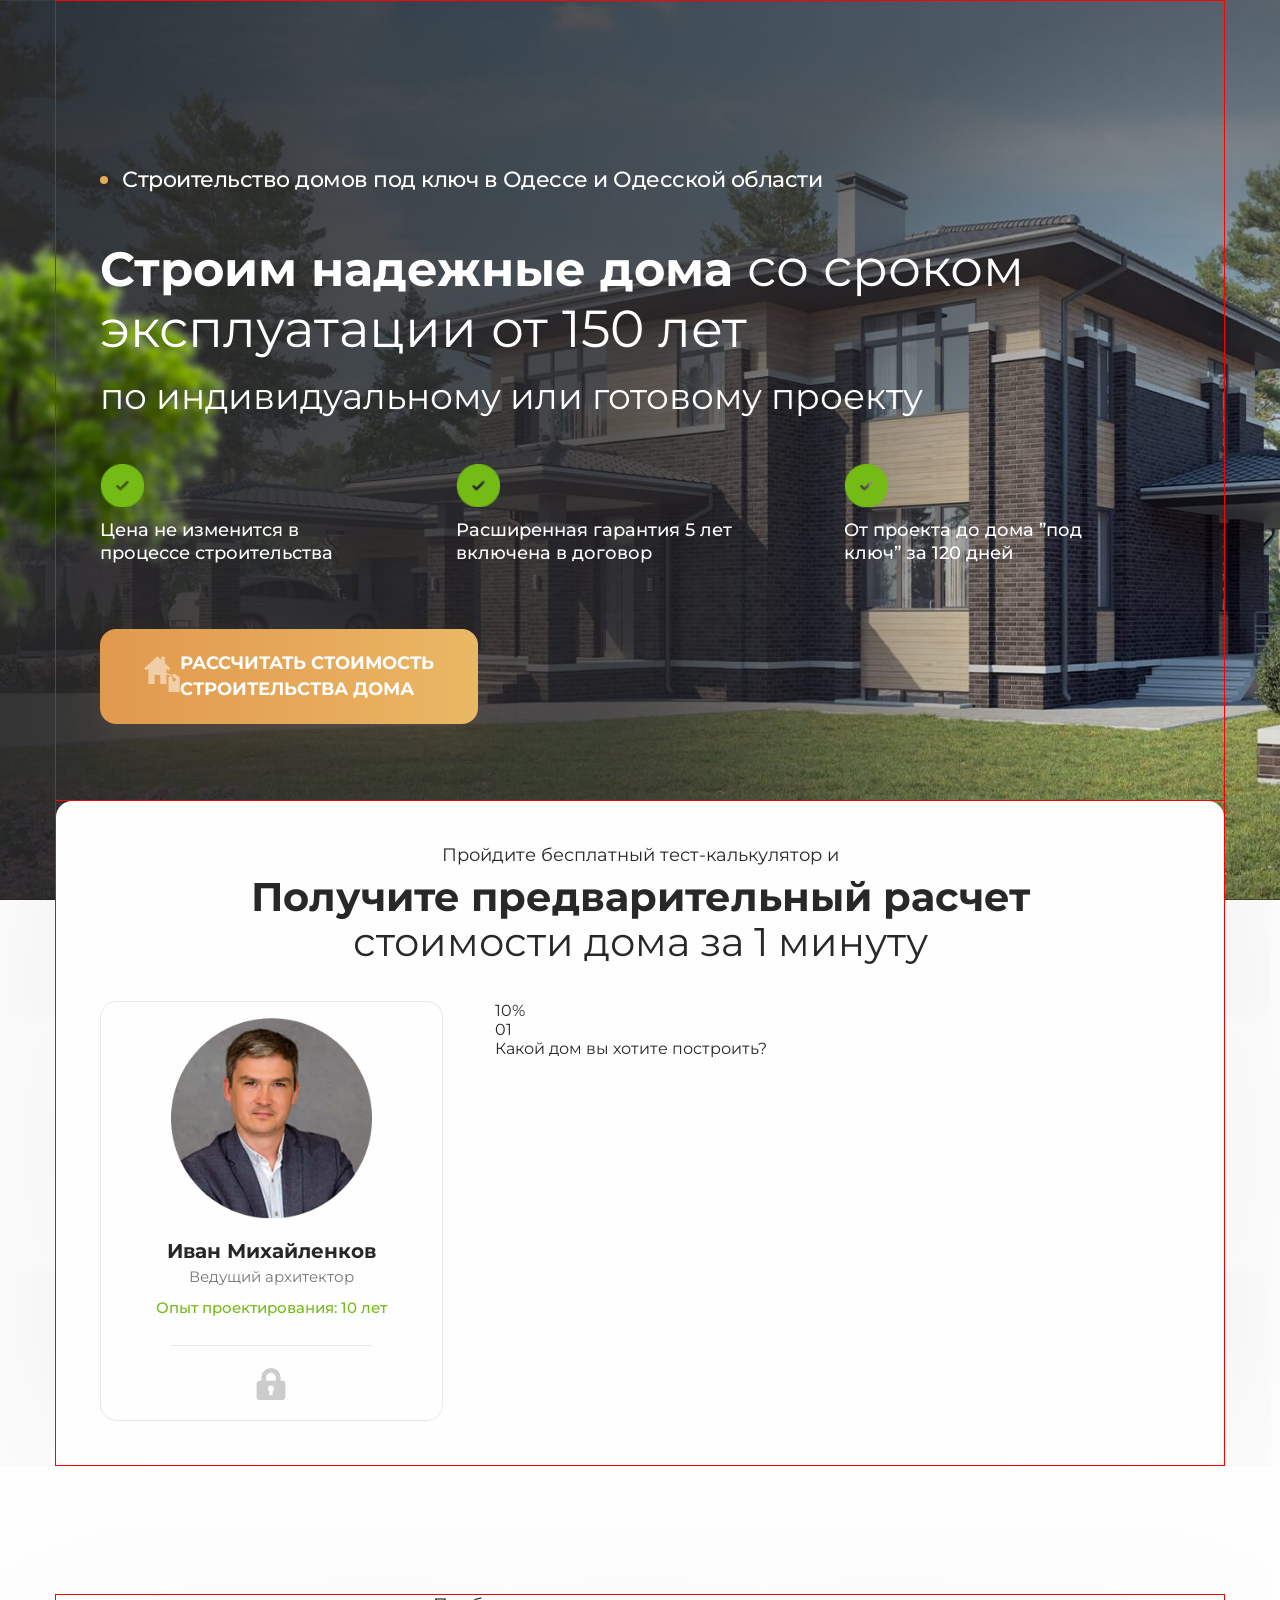
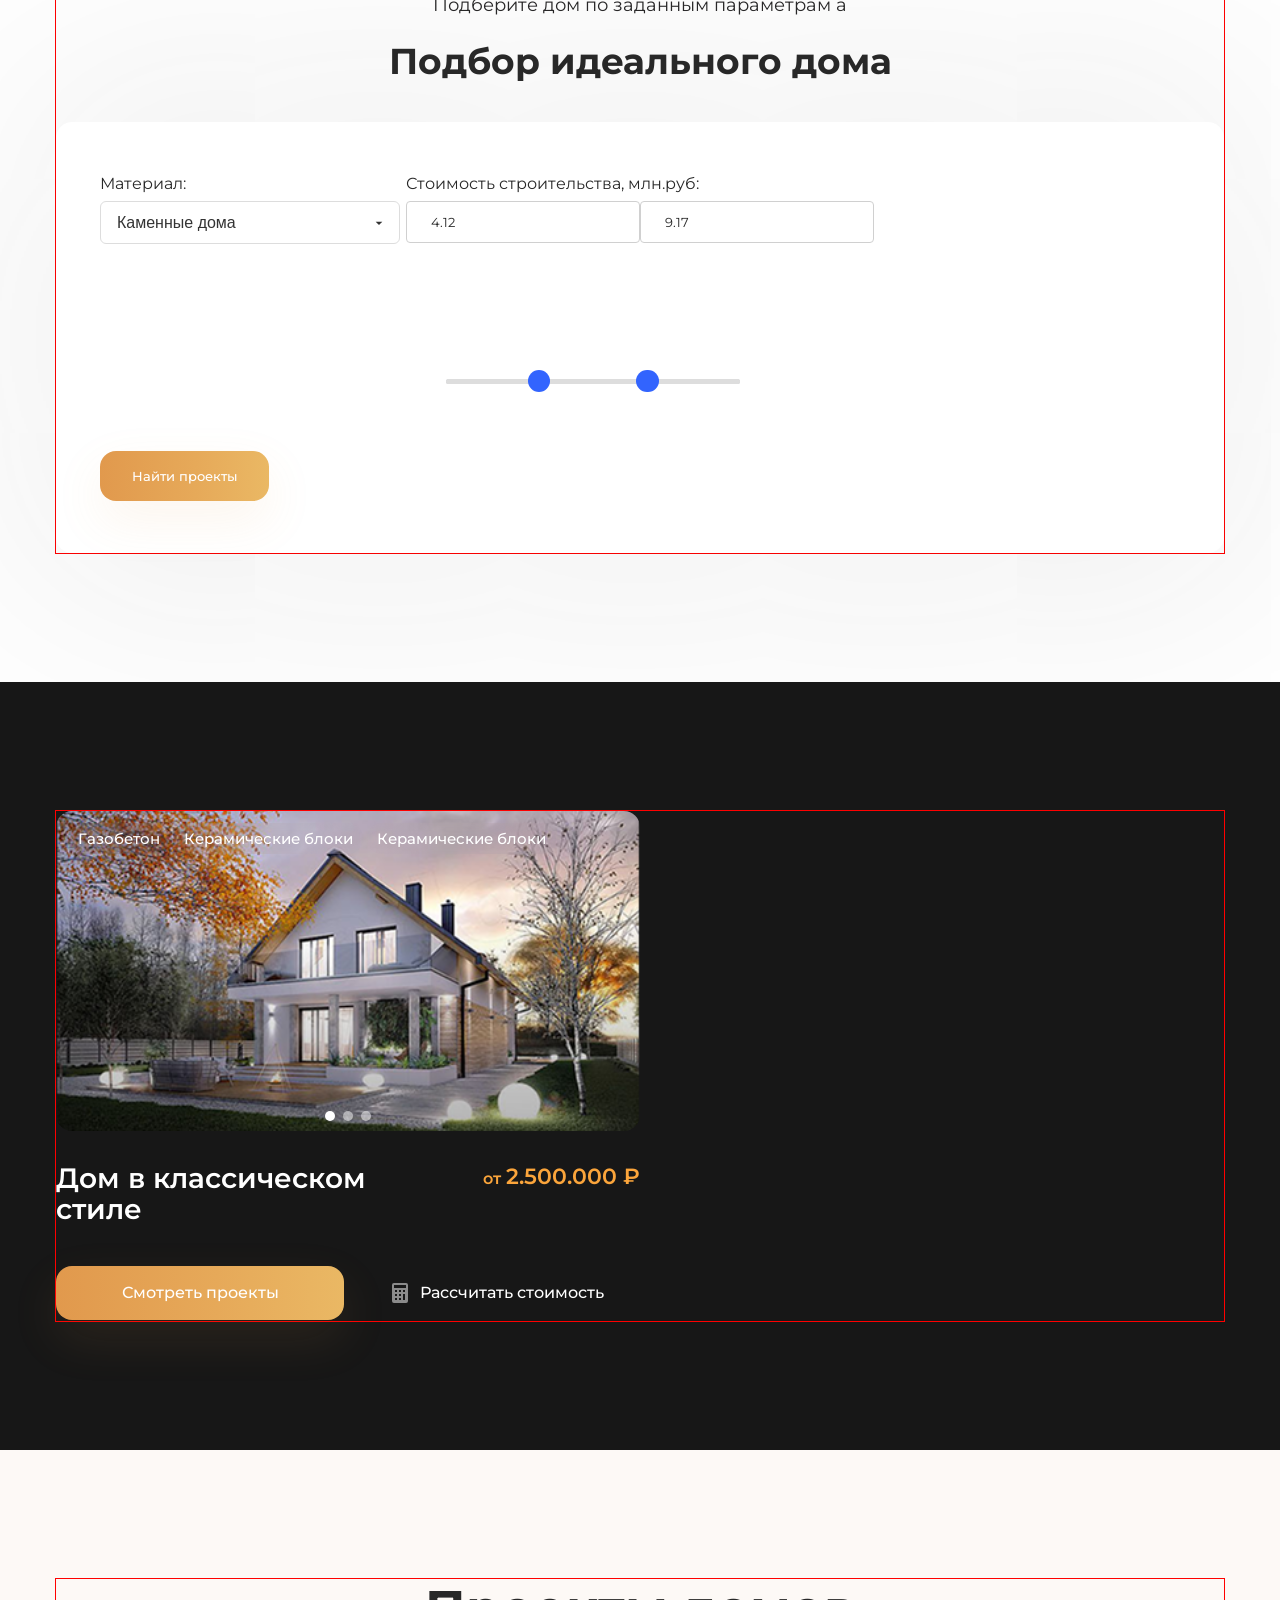
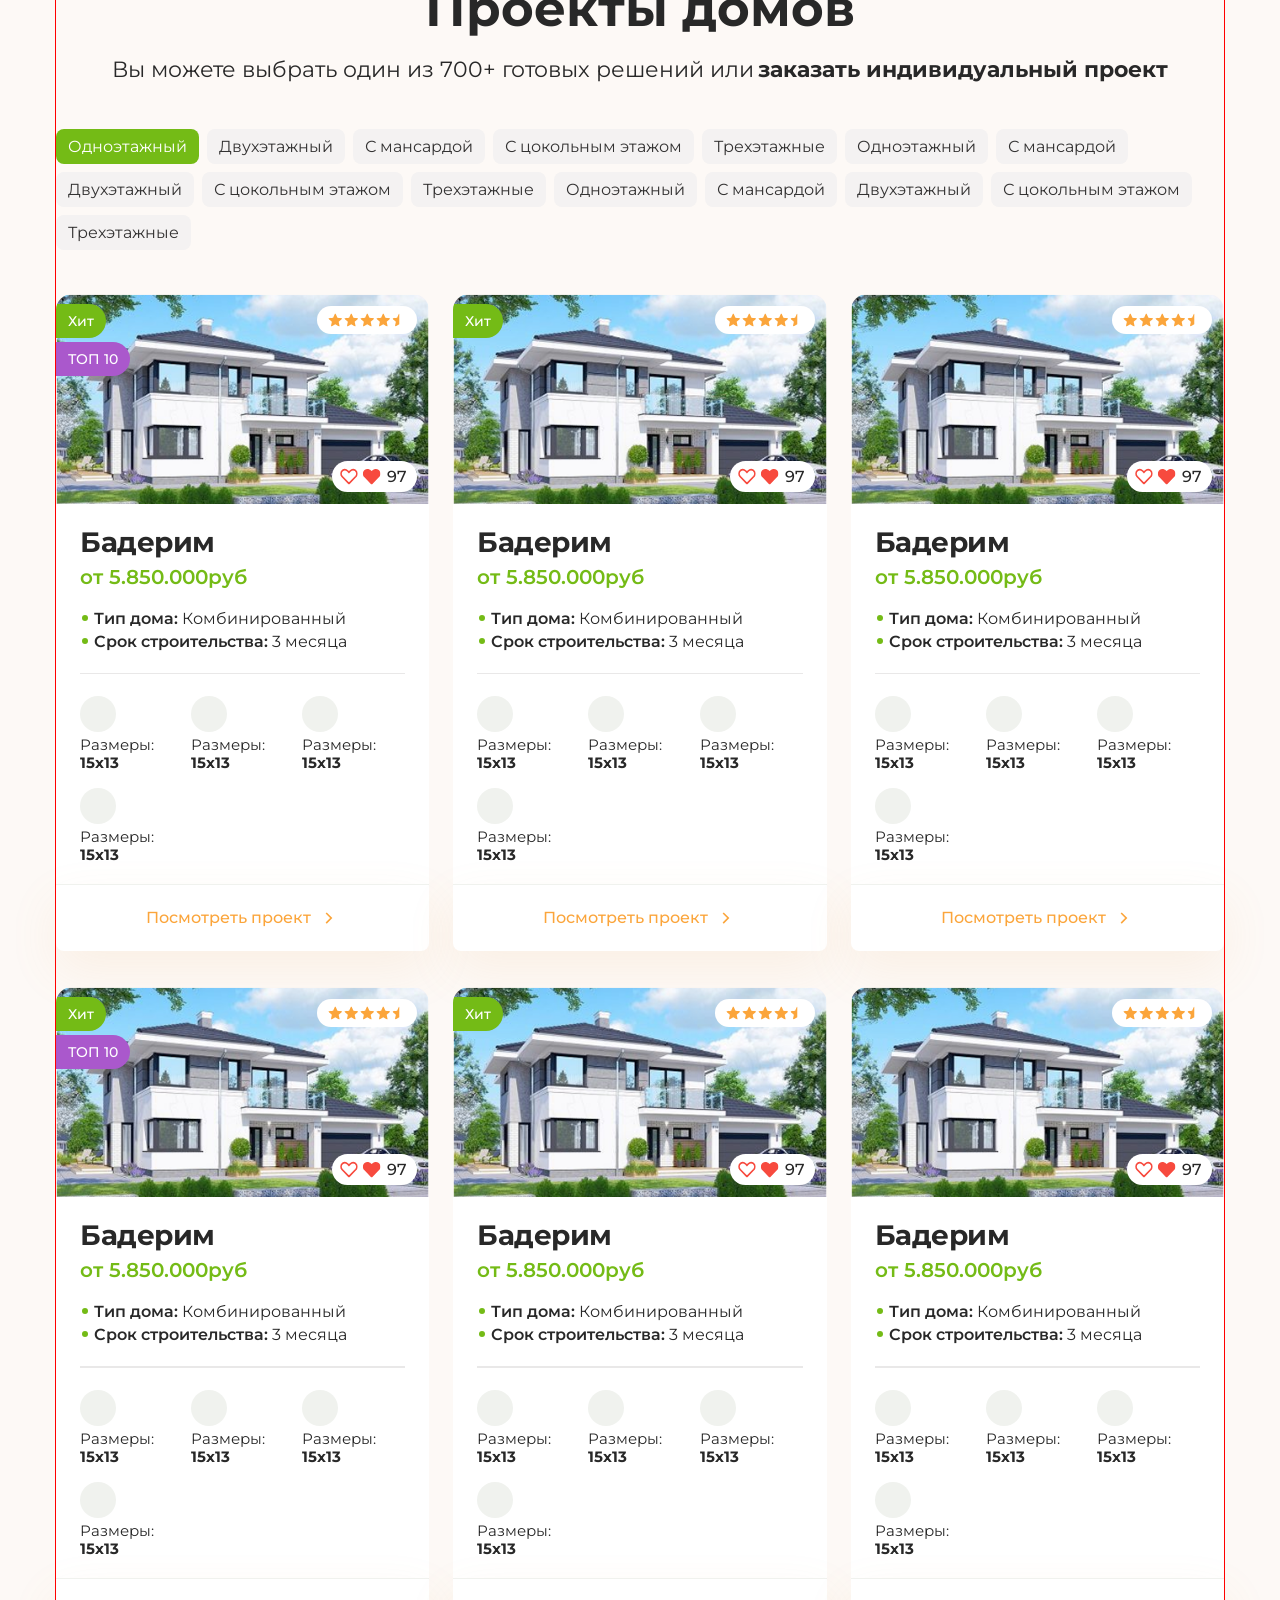
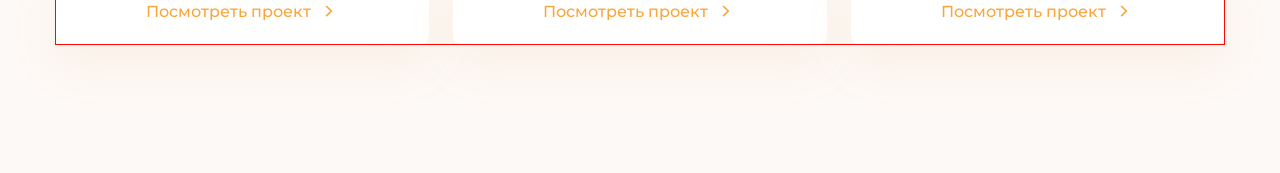
==== index.html @ fe296bbd "first commit" ====
<!DOCTYPE html>
<html lang="en">
<head>
    <meta charset="UTF-8">
    <meta name="viewport" content="width=device-width, initial-scale=1.0">
    <title>Дома</title>
    <link rel="stylesheet" href="assets/css/index.css">
</head>
<body>
    <section class="main" id="main">
        <div class="container">
            <div class="main_content_box">
                <p class="main_content_pretitle">
                    Строительство домов под ключ в Одессе и Одесской области
                </p>

                <h1 class="main_content_title">
                    <span class="main_content_title_select">Строим надежные дома</span> со сроком
                    эксплуатации от 150 лет
                </h1>

                <p class="main_content_subtitle">
                    по индивидуальному или готовому проекту
                </p>
                
                <div class="main_content_grades">
                    <div class="main_content_grade">
                        <img src="assets/img/main/check_icon.png" alt="Иконка" class="main_content_grade_icon" >

                        <p class="main_content_grade_text">
                            Цена не изменится в процессе строительства
                        </p>
                    </div>

                    <div class="main_content_grade">
                        <img src="assets/img/main/check_icon.png" alt="Иконка" class="main_content_grade_icon" >

                        <p class="main_content_grade_text">
                            Расширенная гарантия 5 лет включена в договор
                        </p>
                    </div>

                    <div class="main_content_grade">
                        <img src="assets/img/main/check_icon.png" alt="Иконка" class="main_content_grade_icon" >

                        <p class="main_content_grade_text">
                            От проекта до дома ”под ключ” за 120 дней
                        </p>
                    </div>
                </div>

                <div class="main_content_btn_box">
                    <a href="/" class="btn orange main_content_btn">
                        <div class="main_content_btn_icon">
                            <svg xmlns="http://www.w3.org/2000/svg" xmlns:xlink="http://www.w3.org/1999/xlink" fill="#fff" version="1.1" id="Layer_1"  viewBox="0 0 253 256" enable-background="new 0 0 253 256" xml:space="preserve">
                                <path d="M158,126.259V196h-44v-63H74v63H30V88.34L15.69,101.3L1.59,85.35L94.38,2.01L122,27.33V6h24v43.26l39.93,37.29l-14.16,15.55  L158,89.14v28.665c10.917,2.927,28.794,10.766,36.348,17.027l-6.886,4.91C180.985,135.156,167.492,129.172,158,126.259z   M211.679,123.162l-17.376,11.595c7.132,5.254,13.516,11.738,17.086,18.576c0.157-0.006,0.314-0.013,0.473-0.013  c7.045-0.019,12.772,5.651,12.79,12.663c0.021,7.774-6.982,13.934-15.06,12.53c-5.232-0.91-9.42-5.123-10.278-10.364  c-0.775-4.732,1.085-9.082,4.352-11.83c-2.635-4.645-7.259-9.63-13.417-14.311c-0.992-0.754-1.986-1.468-2.977-2.15L172,150.008V254  h79V150.008L211.679,123.162z"/>
                            </svg>
                        </div>

                        <p>Рассчитать стоимость<br> строительства дома</p>
                    </a> 
                </div>
            </div>
        </div>
    </section>

    <section class="quez" id="quez">
        <div class="container">
            <div class="quez_box">
                <!-- контент сверху -->
                <div class="quez_header_box">
                    <p class="quez_header_pretitle">
                        Пройдите бесплатный тест-калькулятор и
                    </p>

                    <h2 class="quez_header_title">
                        <span class="quez_header_title_select">Получите предварительный расчет</span> 
                        стоимости дома за 1 минуту
                    </h2>
                </div>

                <!-- квиз -->
                <div class="quez_box_grid">
                    <div class="quez_box_column left">
                        <div class="quez_box_avatar">
                            <img src="assets/img/quez/person.png" alt="Иван Михайленков" title="Ведущий архитектор" >
                        </div>

                        <div class="quez_box_person_box">
                            <p class="quez_info_person_name">Иван Михайленков</p>
                            <p class="quez_info_person_profession">Ведущий архитектор</p>
                            <p class="quez_info_person_more_info">Опыт проектирования: 10 лет</p>
                        </div>

                        <div class="divider"></div>

                        <div class="quez_box_gifts_box">
                            <p class="quez_box_gifts_title"></p>

                            <div class="quez_box_gifts_element">
                                <div class="quez_box_gifts_element_icon">
                                    <svg fill="#ccc" viewBox="0 0 20 20" xmlns="http://www.w3.org/2000/svg">
                                        <path d="M4 8V6a6 6 0 1 1 12 0v2h1a2 2 0 0 1 2 2v8a2 2 0 0 1-2 2H3a2 2 0 0 1-2-2v-8c0-1.1.9-2 2-2h1zm5 6.73V17h2v-2.27a2 2 0 1 0-2 0zM7 6v2h6V6a3 3 0 0 0-6 0z"/>
                                    </svg>
                                </div>
                            </div>
                        </div>
                    </div>
                    <div class="quez_box_column right">
                        <div class="quez_box_form_canvas">
                            <!-- progress bar -->
                            <div class="quez_progress_bar_box">
                                <p class="quez_progress_bar_text">10%</p>
                                <div class="quez_progress_bar">
                                    <div class="quez_progress_bar_line"></div>
                                </div>
                            </div>

                            <!-- questions -->
                            <div class="quez_questions">
                                <div class="quez_question_box">
                                    <div class="quez_question_title_box">
                                        <div class="number">01</div>
                                        <p class="quez_question_title">
                                            Какой дом вы хотите построить?
                                        </p>
                                    </div>
                                </div>
                            </div>
                        </div>
                    </div>
                </div>
            </div>
        </div>
    </section>


    <section class="filter_project" id="filter_project">
        <div class="container">
            <div class="filter_projects_title_box">
                <p class="filter_projects_subtitle">
                    Подберите дом по заданным параметрам a
                </p>
                <h1>Подбор идеального дома</h1>
            </div>            

            <form action="/" method="post" name="filter_project" class="filter_project_form">

                
                <div class="form_inputs_grid">
                    <div class="form_input_layout">
                        <label for="material">Материал:</label>
                        <!-- <input type="text" name="material" class="form-input"> -->

                        <select class="form_select" name="material">
                            <option value="1">Каменные дома</option>
                            <option value="1">Бани</option>
                            <option value="1">Дома из блоков</option>
                        </select>

                    </div>
                    

                    <div class="form_input_layout range">
                        <label for="price">Стоимость строительства, млн.руб:</label>
                        
                        <div class="form_inputs_elements">
                            <input type="text" name="min" class="form-input range-min-input" min="0.34" max="12.95" value="0.34">
                            <input type="text" name="max" class="form-input range-max-input" min="0.34" max="12.95" value="12.95">
                        </div>
                        
                        <div class="wrapper">
                            
                            <div class="wrap">
                                <div class="slider-track"></div>
                                <input type="range" min="0" max="100" value="30" id="slider-1" oninput="slideOne()">
                                <input type="range" min="0" max="100" value="70" id="slider-2" oninput="slideTwo()">
                            </div>
                        </div>
                    </div>
                </div>

                <button type="submit" class="btn orange">Найти проекты</button>
            </form>
        </div>
    </section>

    <script src="assets/js/range_input.js" defer ></script>


    <section class="house_categories" id="house_categories">
        <div class="container">
            <div class="house_categories_card">
                <div class="house_categories_slider">
                    <div class="house_categories_matereal_categories">
                        <div class="house_categories_matereal_category">Газобетон</div>
                        <div class="house_categories_matereal_category ">Керамические блоки</div>
                        <div class="house_categories_matereal_category ">Керамические блоки</div>
                    </div>
                    <div class="house_categories_slider_container">
                        <img src="assets/img/house_categories/house-1.png" alt="Дом 1" class="house_categories_slider_image">
                        <img src="assets/img/house_categories/house-2.png" alt="Дом 2" class="house_categories_slider_image">
                        <img src="assets/img/house_categories/house.png" alt="Дом 3" class="house_categories_slider_image">
                    </div>
                    <div class="house_categories_slider_controls">
                        <div class="house_categories_slider_dot house_categories_slider_dot_active"></div>
                        <div class="house_categories_slider_dot"></div>
                        <div class="house_categories_slider_dot"></div>
                    </div>
                </div>
        
                <div class="house_categories_info">
                    <h3 class="house_categories_title">Дом в классическом стиле</h3>
                    <p class="house_categories_price"><span>от</span> 2.500.000 ₽</p>
                </div>

                <div class="house_categories_btn_container">
                    <a href="/" class="btn orange">Смотреть проекты</a>
                    <a href="/" class="btn more">
                        <svg viewBox="0 0 24 24" xmlns="http://www.w3.org/2000/svg">
                            <path d="M6 22h12a2 2 0 0 0 2-2V4a2 2 0 0 0-2-2H6a2 2 0 0 0-2 2v16a2 2 0 0 0 2 2zm3-3H7v-2h2v2zm0-4H7v-2h2v2zm0-4H7V9h2v2zm4 8h-2v-2h2v2zm0-4h-2v-2h2v2zm0-4h-2V9h2v2zm4 8h-2v-6h2v6zm0-8h-2V9h2v2zM6 4h12v3H6V4z"/>
                        </svg>
                        Рассчитать стоимость
                    </a>
                </div>
            </div>
        </div>
    </section>

    <script src="assets/js/house_categories_slider.js" defer></script>

    <section class="projects" id="projects">
        <div class="container">
            <div class="title_box">
                <h1 class="projects_title" >Проекты домов</h1>

                <div class="projects_subtitle_box">
                    <p class="projects_subtitle">Вы можете выбрать один из 700+ готовых решений или </p>
                    <a href="/" class="projects_subtitle_link">заказать индивидуальный проект</a>
                </div>
            </div>

            <div class="filters">
                <div class="filters_elements_box">
                    <div class="filter_elements">
                        <a href="/" class="filter_element active">Одноэтажный</a>
                        <a href="/" class="filter_element">Двухэтажный</a>
                        <a href="/" class="filter_element">С мансардой</a>
                        <a href="/" class="filter_element">С цокольным этажом</a>
                        <a href="/" class="filter_element">Трехэтажные</a>
                        <a href="/" class="filter_element">Одноэтажный</a>
                        <a href="/" class="filter_element">С мансардой</a>
                        <a href="/" class="filter_element">Двухэтажный</a>
                        <a href="/" class="filter_element">С цокольным этажом</a>
                        <a href="/" class="filter_element">Трехэтажные</a>
                        <a href="/" class="filter_element">Одноэтажный</a>
                        <a href="/" class="filter_element">С мансардой</a>
                        <a href="/" class="filter_element">Двухэтажный</a>
                        <a href="/" class="filter_element">С цокольным этажом</a>
                        <a href="/" class="filter_element">Трехэтажные</a>
                    </div>

                    <!-- <a class="filter_btn_more">Смотреть все</a> -->
                </div>
            </div>

            <div class="main_projects_container">
                <!-- сетка для карточек -->
                <div class="projects_grid">
                    <!-- карточка проекта -->
                    <div class="project_card">
                        <div class="projects_card_image_container">
                            <div class="project_card_reviews_stars">
                                <img src="assets/icons/star_icon.svg" alt="star_icon">
                                <img src="assets/icons/star_icon.svg" alt="star_icon">
                                <img src="assets/icons/star_icon.svg" alt="star_icon">
                                <img src="assets/icons/star_icon.svg" alt="star_icon">
                                <img src="assets/icons/half_star_icon.svg" alt="star_icon">
                            </div>

                            <div class="project_card_like_box">
                                <div class="project_card_like_icon">
                                    <!-- <img src="assets/icons/like_filled.svg" alt="Избранное" title="Добавить в избранное"> -->
                                    
                                    <!-- лайк без заливки -->
                                    <svg xmlns="http://www.w3.org/2000/svg" width="16" height="17" viewBox="0 0 16 17" fill="none">
                                        <g clip-path="url(#clip0_30_717)">
                                            <path d="M9.15381 3.49316C10.4421 2.16389 12.4538 1.95596 13.8296 3.01074L13.9604 3.11719C15.5375 4.46384 15.6699 6.85675 14.3472 8.37695L14.2144 8.52148L8.16748 14.7646C8.07158 14.8636 7.92553 14.8635 7.82959 14.7646L1.78271 8.52148C0.322991 7.01235 0.410508 4.50634 2.03857 3.11621L2.03955 3.11719C3.41612 1.94409 5.51897 2.12122 6.84521 3.49219L6.84619 3.49316L7.46143 4.12793L7.99951 4.68262L8.53857 4.12793L9.15381 3.49316Z" stroke="#F74A3E" stroke-width="1.5"/>
                                        </g>
                                        <defs>
                                            <clipPath id="clip0_30_717">
                                            <rect width="16" height="16" fill="white" transform="translate(0 0.589844)"/>
                                            </clipPath>
                                        </defs>
                                    </svg>
                                    
                                    <!-- лайк с заливкой -->
                                    <svg xmlns="http://www.w3.org/2000/svg" width="17" height="17" viewBox="0 0 17 17" fill="none">
                                        <g clip-path="url(#clip0_30_708)">
                                            <path d="M15.084 2.54615C13.3715 1.08678 10.8246 1.34928 9.25273 2.97115L8.6371 3.60553L8.02148 2.97115C6.45273 1.34928 3.90273 1.08678 2.19023 2.54615C0.227727 4.22115 0.124602 7.2274 1.88085 9.04303L7.92773 15.2868C8.31835 15.6899 8.95273 15.6899 9.34335 15.2868L15.3902 9.04303C17.1496 7.2274 17.0465 4.22115 15.084 2.54615Z" fill="#F74A3E"/>
                                        </g>
                                        <defs>
                                            <clipPath id="clip0_30_708">
                                            <rect width="16" height="16" fill="white" transform="translate(0.637207 0.589844)"/>
                                            </clipPath>
                                        </defs>
                                    </svg>
                                </div>

                                <div class="project_card_like_count">
                                    97
                                </div>
                            </div>
                            
                            <div class="project_card_tags">
                                <div class="project_card_tag green">
                                    Хит
                                </div>
                                <div class="project_card_tag purple">
                                    ТОП 10
                                </div>
                            </div>
                            
                            <img src="assets/img/projects/Проект Борго.png" alt="Картинка дома" class="projects_card_image">
                        </div>

                        <div class="project_card_info_container">
                            <h2 class="project_card_title">Бадерим</h2>
                            <p class="project_card_price">от 5.850.000руб</p>

                            <div class="project_card_parametrs_box">
                                <div class="project_card_parametr">
                                    <p class="project_card_parametr_property">Тип дома:</p>
                                    <p class="project_card_parametr_value">Комбинированный</p>
                                </div>
                                <div class="project_card_parametr">
                                    <p class="project_card_parametr_property">Срок строительства:</p>
                                    <p class="project_card_parametr_value">3 месяца</p>
                                </div>
                            </div>

                            <div class="divider"></div>

                            <div class="project_card_house_parametrs">
                                <div class="project_card_house_parametr">
                                    <div class="icon">
                                        
                                    </div>
                                    <p class="value">Размеры: <span>15х13</span></p>
                                </div>

                                <div class="project_card_house_parametr">
                                    <div class="icon">
                                        
                                    </div>
                                    <p class="value">Размеры: <span>15х13</span></p>
                                </div>

                                <div class="project_card_house_parametr">
                                    <div class="icon">
                                        
                                    </div>
                                    <p class="value">Размеры: <span>15х13</span></p>
                                </div>

                                <div class="project_card_house_parametr">
                                    <div class="icon">
                                        
                                    </div>
                                    <p class="value">Размеры: <span>15х13</span></p>
                                </div>
                            </div>
                        </div>

                        <div class="project_card_btn_container">
                            <a href="/" class="btn orange">
                                <p class="text">Посмотреть проект</p>
                                <div class="icon">
                                    <svg id="Layer_1" version="1.1" viewBox="0 0 512 512" xml:space="preserve" xmlns="http://www.w3.org/2000/svg" xmlns:xlink="http://www.w3.org/1999/xlink">
                                        <polygon points="160,128.4 192.3,96 352,256 352,256 352,256 192.3,416 160,383.6 287.3,256 "/>
                                    </svg>
                                </div>
                            </a>
                        </div>
                    </div>

                    <!-- карточка проекта -->
                    <div class="project_card">
                        <div class="projects_card_image_container">
                            <div class="project_card_reviews_stars">
                                <img src="assets/icons/star_icon.svg" alt="star_icon">
                                <img src="assets/icons/star_icon.svg" alt="star_icon">
                                <img src="assets/icons/star_icon.svg" alt="star_icon">
                                <img src="assets/icons/star_icon.svg" alt="star_icon">
                                <img src="assets/icons/half_star_icon.svg" alt="star_icon">
                            </div>

                            <div class="project_card_like_box">
                                <div class="project_card_like_icon">
                                    <!-- <img src="assets/icons/like_filled.svg" alt="Избранное" title="Добавить в избранное"> -->
                                    
                                    <!-- лайк без заливки -->
                                    <svg xmlns="http://www.w3.org/2000/svg" width="16" height="17" viewBox="0 0 16 17" fill="none">
                                        <g clip-path="url(#clip0_30_717)">
                                            <path d="M9.15381 3.49316C10.4421 2.16389 12.4538 1.95596 13.8296 3.01074L13.9604 3.11719C15.5375 4.46384 15.6699 6.85675 14.3472 8.37695L14.2144 8.52148L8.16748 14.7646C8.07158 14.8636 7.92553 14.8635 7.82959 14.7646L1.78271 8.52148C0.322991 7.01235 0.410508 4.50634 2.03857 3.11621L2.03955 3.11719C3.41612 1.94409 5.51897 2.12122 6.84521 3.49219L6.84619 3.49316L7.46143 4.12793L7.99951 4.68262L8.53857 4.12793L9.15381 3.49316Z" stroke="#F74A3E" stroke-width="1.5"/>
                                        </g>
                                        <defs>
                                            <clipPath id="clip0_30_717">
                                            <rect width="16" height="16" fill="white" transform="translate(0 0.589844)"/>
                                            </clipPath>
                                        </defs>
                                    </svg>
                                    
                                    <!-- лайк с заливкой -->
                                    <svg xmlns="http://www.w3.org/2000/svg" width="17" height="17" viewBox="0 0 17 17" fill="none">
                                        <g clip-path="url(#clip0_30_708)">
                                            <path d="M15.084 2.54615C13.3715 1.08678 10.8246 1.34928 9.25273 2.97115L8.6371 3.60553L8.02148 2.97115C6.45273 1.34928 3.90273 1.08678 2.19023 2.54615C0.227727 4.22115 0.124602 7.2274 1.88085 9.04303L7.92773 15.2868C8.31835 15.6899 8.95273 15.6899 9.34335 15.2868L15.3902 9.04303C17.1496 7.2274 17.0465 4.22115 15.084 2.54615Z" fill="#F74A3E"/>
                                        </g>
                                        <defs>
                                            <clipPath id="clip0_30_708">
                                            <rect width="16" height="16" fill="white" transform="translate(0.637207 0.589844)"/>
                                            </clipPath>
                                        </defs>
                                    </svg>
                                </div>

                                <div class="project_card_like_count">
                                    97
                                </div>
                            </div>
                            
                            <div class="project_card_tags">
                                <div class="project_card_tag green">
                                    Хит
                                </div>
                            
                            </div>
                            
                            <img src="assets/img/projects/Проект Борго.png" alt="Картинка дома" class="projects_card_image">
                        </div>

                        <div class="project_card_info_container">
                            <h2 class="project_card_title">Бадерим</h2>
                            <p class="project_card_price">от 5.850.000руб</p>

                            <div class="project_card_parametrs_box">
                                <div class="project_card_parametr">
                                    <p class="project_card_parametr_property">Тип дома:</p>
                                    <p class="project_card_parametr_value">Комбинированный</p>
                                </div>
                                <div class="project_card_parametr">
                                    <p class="project_card_parametr_property">Срок строительства:</p>
                                    <p class="project_card_parametr_value">3 месяца</p>
                                </div>
                            </div>

                            <div class="divider"></div>

                            <div class="project_card_house_parametrs">
                                <div class="project_card_house_parametr">
                                    <div class="icon">
                                        
                                    </div>
                                    <p class="value">Размеры: <span>15х13</span></p>
                                </div>

                                <div class="project_card_house_parametr">
                                    <div class="icon">
                                        
                                    </div>
                                    <p class="value">Размеры: <span>15х13</span></p>
                                </div>

                                <div class="project_card_house_parametr">
                                    <div class="icon">
                                        
                                    </div>
                                    <p class="value">Размеры: <span>15х13</span></p>
                                </div>

                                <div class="project_card_house_parametr">
                                    <div class="icon">
                                        
                                    </div>
                                    <p class="value">Размеры: <span>15х13</span></p>
                                </div>
                            </div>
                        </div>

                        <div class="project_card_btn_container">
                            <a href="/" class="btn orange">
                                <p class="text">Посмотреть проект</p>
                                <div class="icon">
                                    <svg id="Layer_1" version="1.1" viewBox="0 0 512 512" xml:space="preserve" xmlns="http://www.w3.org/2000/svg" xmlns:xlink="http://www.w3.org/1999/xlink">
                                        <polygon points="160,128.4 192.3,96 352,256 352,256 352,256 192.3,416 160,383.6 287.3,256 "/>
                                    </svg>
                                </div>
                            </a>
                        </div>
                    </div>

                    <!-- карточка проекта -->
                    <div class="project_card">
                        <div class="projects_card_image_container">
                            <div class="project_card_reviews_stars">
                                <img src="assets/icons/star_icon.svg" alt="star_icon">
                                <img src="assets/icons/star_icon.svg" alt="star_icon">
                                <img src="assets/icons/star_icon.svg" alt="star_icon">
                                <img src="assets/icons/star_icon.svg" alt="star_icon">
                                <img src="assets/icons/half_star_icon.svg" alt="star_icon">
                            </div>

                            <div class="project_card_like_box">
                                <div class="project_card_like_icon">
                                    <!-- <img src="assets/icons/like_filled.svg" alt="Избранное" title="Добавить в избранное"> -->
                                    
                                    <!-- лайк без заливки -->
                                    <svg xmlns="http://www.w3.org/2000/svg" width="16" height="17" viewBox="0 0 16 17" fill="none">
                                        <g clip-path="url(#clip0_30_717)">
                                            <path d="M9.15381 3.49316C10.4421 2.16389 12.4538 1.95596 13.8296 3.01074L13.9604 3.11719C15.5375 4.46384 15.6699 6.85675 14.3472 8.37695L14.2144 8.52148L8.16748 14.7646C8.07158 14.8636 7.92553 14.8635 7.82959 14.7646L1.78271 8.52148C0.322991 7.01235 0.410508 4.50634 2.03857 3.11621L2.03955 3.11719C3.41612 1.94409 5.51897 2.12122 6.84521 3.49219L6.84619 3.49316L7.46143 4.12793L7.99951 4.68262L8.53857 4.12793L9.15381 3.49316Z" stroke="#F74A3E" stroke-width="1.5"/>
                                        </g>
                                        <defs>
                                            <clipPath id="clip0_30_717">
                                            <rect width="16" height="16" fill="white" transform="translate(0 0.589844)"/>
                                            </clipPath>
                                        </defs>
                                    </svg>
                                    
                                    <!-- лайк с заливкой -->
                                    <svg xmlns="http://www.w3.org/2000/svg" width="17" height="17" viewBox="0 0 17 17" fill="none">
                                        <g clip-path="url(#clip0_30_708)">
                                            <path d="M15.084 2.54615C13.3715 1.08678 10.8246 1.34928 9.25273 2.97115L8.6371 3.60553L8.02148 2.97115C6.45273 1.34928 3.90273 1.08678 2.19023 2.54615C0.227727 4.22115 0.124602 7.2274 1.88085 9.04303L7.92773 15.2868C8.31835 15.6899 8.95273 15.6899 9.34335 15.2868L15.3902 9.04303C17.1496 7.2274 17.0465 4.22115 15.084 2.54615Z" fill="#F74A3E"/>
                                        </g>
                                        <defs>
                                            <clipPath id="clip0_30_708">
                                            <rect width="16" height="16" fill="white" transform="translate(0.637207 0.589844)"/>
                                            </clipPath>
                                        </defs>
                                    </svg>
                                </div>

                                <div class="project_card_like_count">
                                    97
                                </div>
                            </div>
                            
                            <div class="project_card_tags">
                                
                            </div>
                            
                            <img src="assets/img/projects/Проект Борго.png" alt="Картинка дома" class="projects_card_image">
                        </div>

                        <div class="project_card_info_container">
                            <h2 class="project_card_title">Бадерим</h2>
                            <p class="project_card_price">от 5.850.000руб</p>

                            <div class="project_card_parametrs_box">
                                <div class="project_card_parametr">
                                    <p class="project_card_parametr_property">Тип дома:</p>
                                    <p class="project_card_parametr_value">Комбинированный</p>
                                </div>
                                <div class="project_card_parametr">
                                    <p class="project_card_parametr_property">Срок строительства:</p>
                                    <p class="project_card_parametr_value">3 месяца</p>
                                </div>
                            </div>

                            <div class="divider"></div>

                            <div class="project_card_house_parametrs">
                                <div class="project_card_house_parametr">
                                    <div class="icon">
                                        
                                    </div>
                                    <p class="value">Размеры: <span>15х13</span></p>
                                </div>

                                <div class="project_card_house_parametr">
                                    <div class="icon">
                                        
                                    </div>
                                    <p class="value">Размеры: <span>15х13</span></p>
                                </div>

                                <div class="project_card_house_parametr">
                                    <div class="icon">
                                        
                                    </div>
                                    <p class="value">Размеры: <span>15х13</span></p>
                                </div>

                                <div class="project_card_house_parametr">
                                    <div class="icon">
                                        
                                    </div>
                                    <p class="value">Размеры: <span>15х13</span></p>
                                </div>
                            </div>
                        </div>

                        <div class="project_card_btn_container">
                            <a href="/" class="btn orange">
                                <p class="text">Посмотреть проект</p>
                                <div class="icon">
                                    <svg id="Layer_1" version="1.1" viewBox="0 0 512 512" xml:space="preserve" xmlns="http://www.w3.org/2000/svg" xmlns:xlink="http://www.w3.org/1999/xlink">
                                        <polygon points="160,128.4 192.3,96 352,256 352,256 352,256 192.3,416 160,383.6 287.3,256 "/>
                                    </svg>
                                </div>
                            </a>
                        </div>
                    </div>
                    
                    <!-- карточка проекта -->
                    <div class="project_card">
                        <div class="projects_card_image_container">
                            <div class="project_card_reviews_stars">
                                <img src="assets/icons/star_icon.svg" alt="star_icon">
                                <img src="assets/icons/star_icon.svg" alt="star_icon">
                                <img src="assets/icons/star_icon.svg" alt="star_icon">
                                <img src="assets/icons/star_icon.svg" alt="star_icon">
                                <img src="assets/icons/half_star_icon.svg" alt="star_icon">
                            </div>

                            <div class="project_card_like_box">
                                <div class="project_card_like_icon">
                                    <!-- <img src="assets/icons/like_filled.svg" alt="Избранное" title="Добавить в избранное"> -->
                                    
                                    <!-- лайк без заливки -->
                                    <svg xmlns="http://www.w3.org/2000/svg" width="16" height="17" viewBox="0 0 16 17" fill="none">
                                        <g clip-path="url(#clip0_30_717)">
                                            <path d="M9.15381 3.49316C10.4421 2.16389 12.4538 1.95596 13.8296 3.01074L13.9604 3.11719C15.5375 4.46384 15.6699 6.85675 14.3472 8.37695L14.2144 8.52148L8.16748 14.7646C8.07158 14.8636 7.92553 14.8635 7.82959 14.7646L1.78271 8.52148C0.322991 7.01235 0.410508 4.50634 2.03857 3.11621L2.03955 3.11719C3.41612 1.94409 5.51897 2.12122 6.84521 3.49219L6.84619 3.49316L7.46143 4.12793L7.99951 4.68262L8.53857 4.12793L9.15381 3.49316Z" stroke="#F74A3E" stroke-width="1.5"/>
                                        </g>
                                        <defs>
                                            <clipPath id="clip0_30_717">
                                            <rect width="16" height="16" fill="white" transform="translate(0 0.589844)"/>
                                            </clipPath>
                                        </defs>
                                    </svg>
                                    
                                    <!-- лайк с заливкой -->
                                    <svg xmlns="http://www.w3.org/2000/svg" width="17" height="17" viewBox="0 0 17 17" fill="none">
                                        <g clip-path="url(#clip0_30_708)">
                                            <path d="M15.084 2.54615C13.3715 1.08678 10.8246 1.34928 9.25273 2.97115L8.6371 3.60553L8.02148 2.97115C6.45273 1.34928 3.90273 1.08678 2.19023 2.54615C0.227727 4.22115 0.124602 7.2274 1.88085 9.04303L7.92773 15.2868C8.31835 15.6899 8.95273 15.6899 9.34335 15.2868L15.3902 9.04303C17.1496 7.2274 17.0465 4.22115 15.084 2.54615Z" fill="#F74A3E"/>
                                        </g>
                                        <defs>
                                            <clipPath id="clip0_30_708">
                                            <rect width="16" height="16" fill="white" transform="translate(0.637207 0.589844)"/>
                                            </clipPath>
                                        </defs>
                                    </svg>
                                </div>

                                <div class="project_card_like_count">
                                    97
                                </div>
                            </div>
                            
                            <div class="project_card_tags">
                                <div class="project_card_tag green">
                                    Хит
                                </div>
                                <div class="project_card_tag purple">
                                    ТОП 10
                                </div>
                            </div>
                            
                            <img src="assets/img/projects/Проект Борго.png" alt="Картинка дома" class="projects_card_image">
                        </div>

                        <div class="project_card_info_container">
                            <h2 class="project_card_title">Бадерим</h2>
                            <p class="project_card_price">от 5.850.000руб</p>

                            <div class="project_card_parametrs_box">
                                <div class="project_card_parametr">
                                    <p class="project_card_parametr_property">Тип дома:</p>
                                    <p class="project_card_parametr_value">Комбинированный</p>
                                </div>
                                <div class="project_card_parametr">
                                    <p class="project_card_parametr_property">Срок строительства:</p>
                                    <p class="project_card_parametr_value">3 месяца</p>
                                </div>
                            </div>

                            <div class="divider"></div>

                            <div class="project_card_house_parametrs">
                                <div class="project_card_house_parametr">
                                    <div class="icon">
                                        
                                    </div>
                                    <p class="value">Размеры: <span>15х13</span></p>
                                </div>

                                <div class="project_card_house_parametr">
                                    <div class="icon">
                                        
                                    </div>
                                    <p class="value">Размеры: <span>15х13</span></p>
                                </div>

                                <div class="project_card_house_parametr">
                                    <div class="icon">
                                        
                                    </div>
                                    <p class="value">Размеры: <span>15х13</span></p>
                                </div>

                                <div class="project_card_house_parametr">
                                    <div class="icon">
                                        
                                    </div>
                                    <p class="value">Размеры: <span>15х13</span></p>
                                </div>
                            </div>
                        </div>

                        <div class="project_card_btn_container">
                            <a href="/" class="btn orange">
                                <p class="text">Посмотреть проект</p>
                                <div class="icon">
                                    <svg id="Layer_1" version="1.1" viewBox="0 0 512 512" xml:space="preserve" xmlns="http://www.w3.org/2000/svg" xmlns:xlink="http://www.w3.org/1999/xlink">
                                        <polygon points="160,128.4 192.3,96 352,256 352,256 352,256 192.3,416 160,383.6 287.3,256 "/>
                                    </svg>
                                </div>
                            </a>
                        </div>
                    </div>

                    <!-- карточка проекта -->
                    <div class="project_card">
                        <div class="projects_card_image_container">
                            <div class="project_card_reviews_stars">
                                <img src="assets/icons/star_icon.svg" alt="star_icon">
                                <img src="assets/icons/star_icon.svg" alt="star_icon">
                                <img src="assets/icons/star_icon.svg" alt="star_icon">
                                <img src="assets/icons/star_icon.svg" alt="star_icon">
                                <img src="assets/icons/half_star_icon.svg" alt="star_icon">
                            </div>

                            <div class="project_card_like_box">
                                <div class="project_card_like_icon">
                                    <!-- <img src="assets/icons/like_filled.svg" alt="Избранное" title="Добавить в избранное"> -->
                                    
                                    <!-- лайк без заливки -->
                                    <svg xmlns="http://www.w3.org/2000/svg" width="16" height="17" viewBox="0 0 16 17" fill="none">
                                        <g clip-path="url(#clip0_30_717)">
                                            <path d="M9.15381 3.49316C10.4421 2.16389 12.4538 1.95596 13.8296 3.01074L13.9604 3.11719C15.5375 4.46384 15.6699 6.85675 14.3472 8.37695L14.2144 8.52148L8.16748 14.7646C8.07158 14.8636 7.92553 14.8635 7.82959 14.7646L1.78271 8.52148C0.322991 7.01235 0.410508 4.50634 2.03857 3.11621L2.03955 3.11719C3.41612 1.94409 5.51897 2.12122 6.84521 3.49219L6.84619 3.49316L7.46143 4.12793L7.99951 4.68262L8.53857 4.12793L9.15381 3.49316Z" stroke="#F74A3E" stroke-width="1.5"/>
                                        </g>
                                        <defs>
                                            <clipPath id="clip0_30_717">
                                            <rect width="16" height="16" fill="white" transform="translate(0 0.589844)"/>
                                            </clipPath>
                                        </defs>
                                    </svg>
                                    
                                    <!-- лайк с заливкой -->
                                    <svg xmlns="http://www.w3.org/2000/svg" width="17" height="17" viewBox="0 0 17 17" fill="none">
                                        <g clip-path="url(#clip0_30_708)">
                                            <path d="M15.084 2.54615C13.3715 1.08678 10.8246 1.34928 9.25273 2.97115L8.6371 3.60553L8.02148 2.97115C6.45273 1.34928 3.90273 1.08678 2.19023 2.54615C0.227727 4.22115 0.124602 7.2274 1.88085 9.04303L7.92773 15.2868C8.31835 15.6899 8.95273 15.6899 9.34335 15.2868L15.3902 9.04303C17.1496 7.2274 17.0465 4.22115 15.084 2.54615Z" fill="#F74A3E"/>
                                        </g>
                                        <defs>
                                            <clipPath id="clip0_30_708">
                                            <rect width="16" height="16" fill="white" transform="translate(0.637207 0.589844)"/>
                                            </clipPath>
                                        </defs>
                                    </svg>
                                </div>

                                <div class="project_card_like_count">
                                    97
                                </div>
                            </div>
                            
                            <div class="project_card_tags">
                                <div class="project_card_tag green">
                                    Хит
                                </div>
                            
                            </div>
                            
                            <img src="assets/img/projects/Проект Борго.png" alt="Картинка дома" class="projects_card_image">
                        </div>

                        <div class="project_card_info_container">
                            <h2 class="project_card_title">Бадерим</h2>
                            <p class="project_card_price">от 5.850.000руб</p>

                            <div class="project_card_parametrs_box">
                                <div class="project_card_parametr">
                                    <p class="project_card_parametr_property">Тип дома:</p>
                                    <p class="project_card_parametr_value">Комбинированный</p>
                                </div>
                                <div class="project_card_parametr">
                                    <p class="project_card_parametr_property">Срок строительства:</p>
                                    <p class="project_card_parametr_value">3 месяца</p>
                                </div>
                            </div>

                            <div class="divider"></div>

                            <div class="project_card_house_parametrs">
                                <div class="project_card_house_parametr">
                                    <div class="icon">
                                        
                                    </div>
                                    <p class="value">Размеры: <span>15х13</span></p>
                                </div>

                                <div class="project_card_house_parametr">
                                    <div class="icon">
                                        
                                    </div>
                                    <p class="value">Размеры: <span>15х13</span></p>
                                </div>

                                <div class="project_card_house_parametr">
                                    <div class="icon">
                                        
                                    </div>
                                    <p class="value">Размеры: <span>15х13</span></p>
                                </div>

                                <div class="project_card_house_parametr">
                                    <div class="icon">
                                        
                                    </div>
                                    <p class="value">Размеры: <span>15х13</span></p>
                                </div>
                            </div>
                        </div>

                        <div class="project_card_btn_container">
                            <a href="/" class="btn orange">
                                <p class="text">Посмотреть проект</p>
                                <div class="icon">
                                    <svg id="Layer_1" version="1.1" viewBox="0 0 512 512" xml:space="preserve" xmlns="http://www.w3.org/2000/svg" xmlns:xlink="http://www.w3.org/1999/xlink">
                                        <polygon points="160,128.4 192.3,96 352,256 352,256 352,256 192.3,416 160,383.6 287.3,256 "/>
                                    </svg>
                                </div>
                            </a>
                        </div>
                    </div>

                    <!-- карточка проекта -->
                    <div class="project_card">
                        <div class="projects_card_image_container">
                            <div class="project_card_reviews_stars">
                                <img src="assets/icons/star_icon.svg" alt="star_icon">
                                <img src="assets/icons/star_icon.svg" alt="star_icon">
                                <img src="assets/icons/star_icon.svg" alt="star_icon">
                                <img src="assets/icons/star_icon.svg" alt="star_icon">
                                <img src="assets/icons/half_star_icon.svg" alt="star_icon">
                            </div>

                            <div class="project_card_like_box">
                                <div class="project_card_like_icon">
                                    <!-- <img src="assets/icons/like_filled.svg" alt="Избранное" title="Добавить в избранное"> -->
                                    
                                    <!-- лайк без заливки -->
                                    <svg xmlns="http://www.w3.org/2000/svg" width="16" height="17" viewBox="0 0 16 17" fill="none">
                                        <g clip-path="url(#clip0_30_717)">
                                            <path d="M9.15381 3.49316C10.4421 2.16389 12.4538 1.95596 13.8296 3.01074L13.9604 3.11719C15.5375 4.46384 15.6699 6.85675 14.3472 8.37695L14.2144 8.52148L8.16748 14.7646C8.07158 14.8636 7.92553 14.8635 7.82959 14.7646L1.78271 8.52148C0.322991 7.01235 0.410508 4.50634 2.03857 3.11621L2.03955 3.11719C3.41612 1.94409 5.51897 2.12122 6.84521 3.49219L6.84619 3.49316L7.46143 4.12793L7.99951 4.68262L8.53857 4.12793L9.15381 3.49316Z" stroke="#F74A3E" stroke-width="1.5"/>
                                        </g>
                                        <defs>
                                            <clipPath id="clip0_30_717">
                                            <rect width="16" height="16" fill="white" transform="translate(0 0.589844)"/>
                                            </clipPath>
                                        </defs>
                                    </svg>
                                    
                                    <!-- лайк с заливкой -->
                                    <svg xmlns="http://www.w3.org/2000/svg" width="17" height="17" viewBox="0 0 17 17" fill="none">
                                        <g clip-path="url(#clip0_30_708)">
                                            <path d="M15.084 2.54615C13.3715 1.08678 10.8246 1.34928 9.25273 2.97115L8.6371 3.60553L8.02148 2.97115C6.45273 1.34928 3.90273 1.08678 2.19023 2.54615C0.227727 4.22115 0.124602 7.2274 1.88085 9.04303L7.92773 15.2868C8.31835 15.6899 8.95273 15.6899 9.34335 15.2868L15.3902 9.04303C17.1496 7.2274 17.0465 4.22115 15.084 2.54615Z" fill="#F74A3E"/>
                                        </g>
                                        <defs>
                                            <clipPath id="clip0_30_708">
                                            <rect width="16" height="16" fill="white" transform="translate(0.637207 0.589844)"/>
                                            </clipPath>
                                        </defs>
                                    </svg>
                                </div>

                                <div class="project_card_like_count">
                                    97
                                </div>
                            </div>
                            
                            <div class="project_card_tags">
                                
                            </div>
                            
                            <img src="assets/img/projects/Проект Борго.png" alt="Картинка дома" class="projects_card_image">
                        </div>

                        <div class="project_card_info_container">
                            <h2 class="project_card_title">Бадерим</h2>
                            <p class="project_card_price">от 5.850.000руб</p>

                            <div class="project_card_parametrs_box">
                                <div class="project_card_parametr">
                                    <p class="project_card_parametr_property">Тип дома:</p>
                                    <p class="project_card_parametr_value">Комбинированный</p>
                                </div>
                                <div class="project_card_parametr">
                                    <p class="project_card_parametr_property">Срок строительства:</p>
                                    <p class="project_card_parametr_value">3 месяца</p>
                                </div>
                            </div>

                            <div class="divider"></div>

                            <div class="project_card_house_parametrs">
                                <div class="project_card_house_parametr">
                                    <div class="icon">
                                        
                                    </div>
                                    <p class="value">Размеры: <span>15х13</span></p>
                                </div>

                                <div class="project_card_house_parametr">
                                    <div class="icon">
                                        
                                    </div>
                                    <p class="value">Размеры: <span>15х13</span></p>
                                </div>

                                <div class="project_card_house_parametr">
                                    <div class="icon">
                                        
                                    </div>
                                    <p class="value">Размеры: <span>15х13</span></p>
                                </div>

                                <div class="project_card_house_parametr">
                                    <div class="icon">
                                        
                                    </div>
                                    <p class="value">Размеры: <span>15х13</span></p>
                                </div>
                            </div>
                        </div>

                        <div class="project_card_btn_container">
                            <a href="/" class="btn orange">
                                <p class="text">Посмотреть проект</p>
                                <div class="icon">
                                    <svg id="Layer_1" version="1.1" viewBox="0 0 512 512" xml:space="preserve" xmlns="http://www.w3.org/2000/svg" xmlns:xlink="http://www.w3.org/1999/xlink">
                                        <polygon points="160,128.4 192.3,96 352,256 352,256 352,256 192.3,416 160,383.6 287.3,256 "/>
                                    </svg>
                                </div>
                            </a>
                        </div>
                    </div>
                </div>
            </div>
        </div>
    </section>

</body>
</html>
---- assets/css/index.css ----
/* Главный файл стилей */


@import url('adaptive.css');
@import url('components.css');
@import url('style.css');
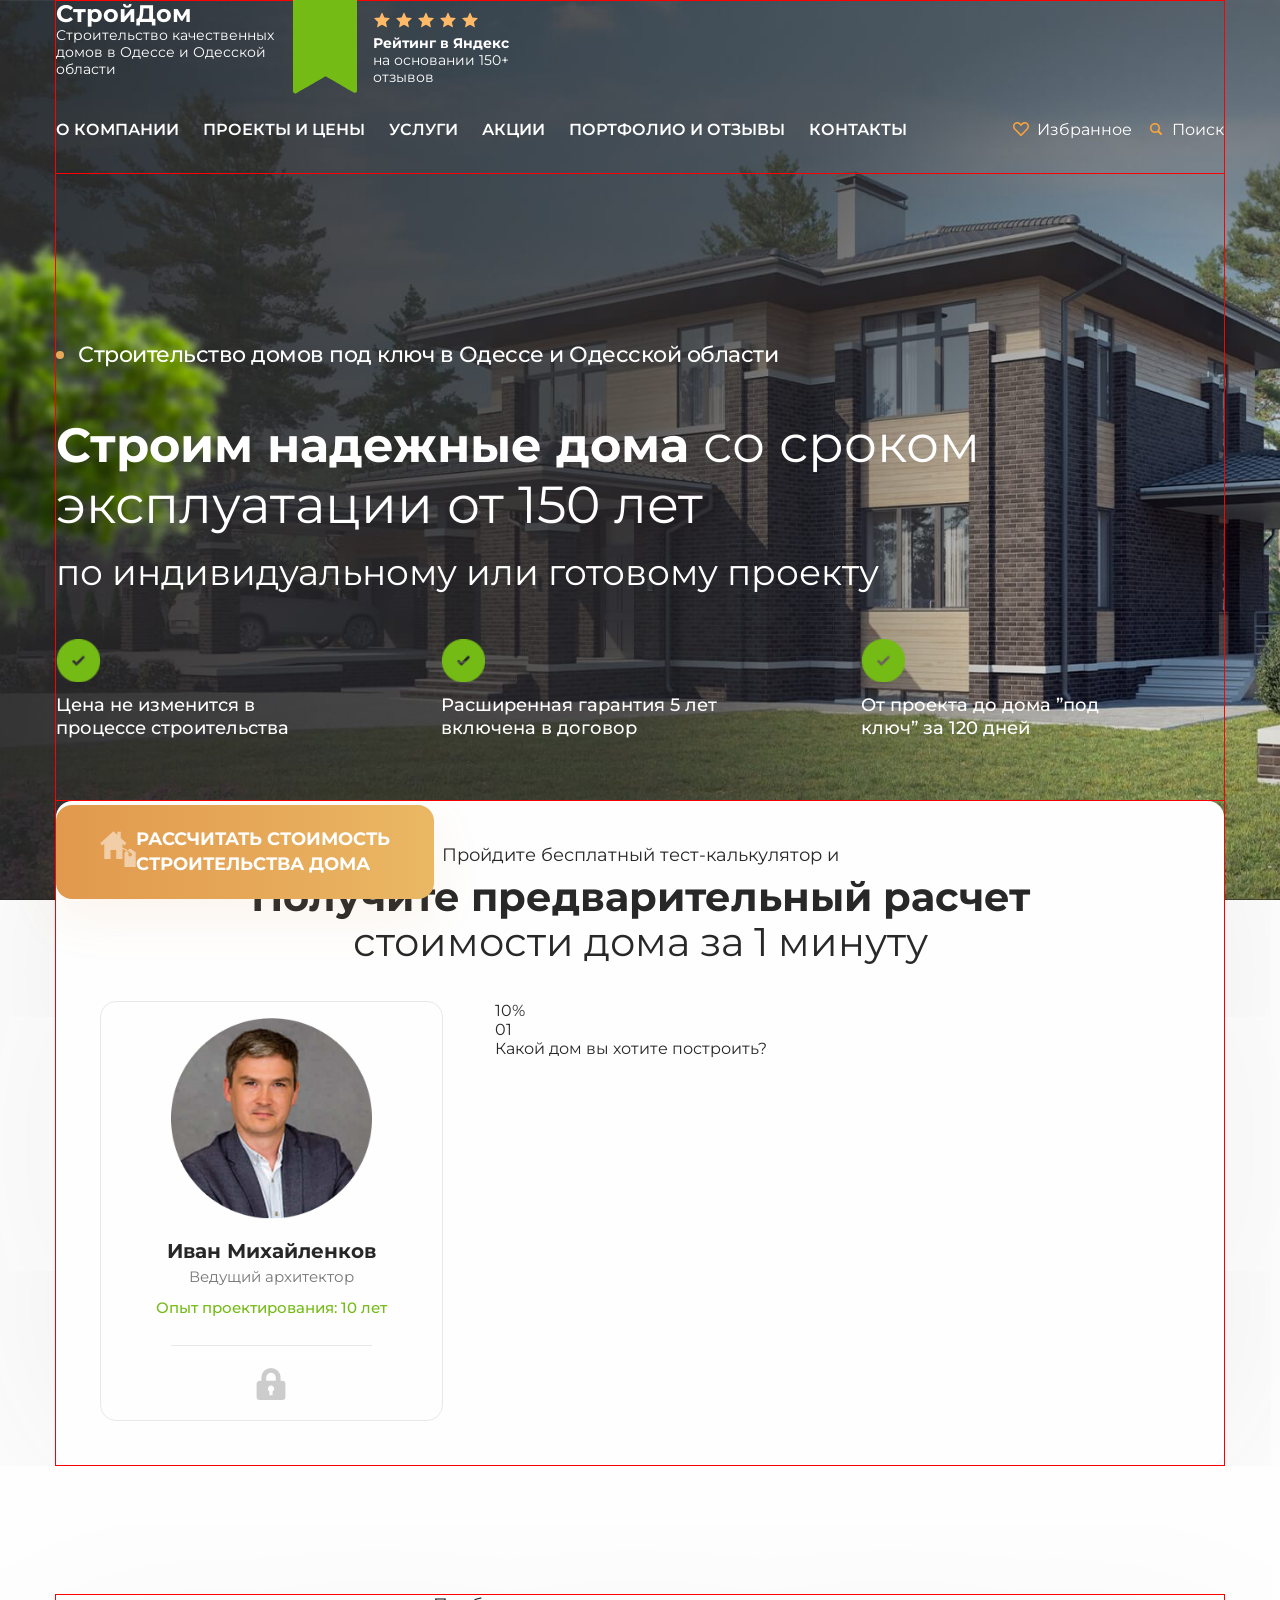
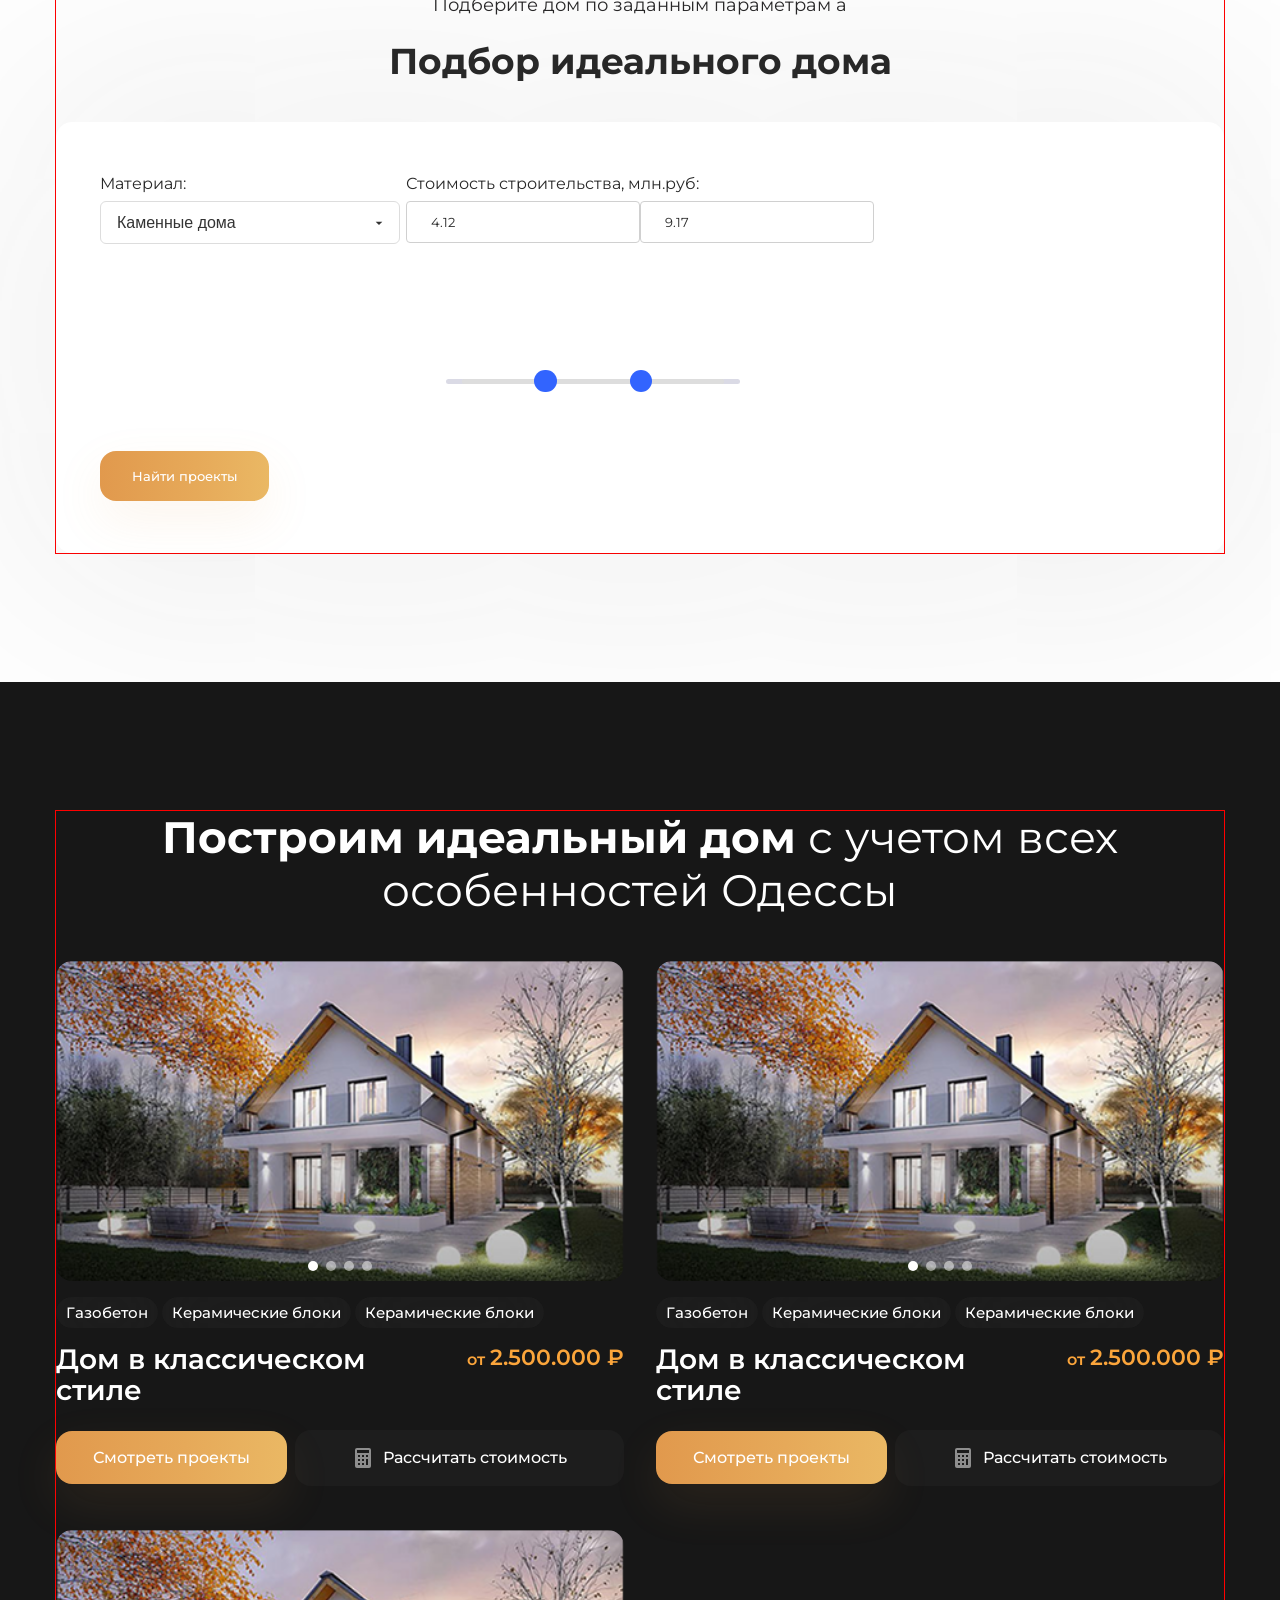
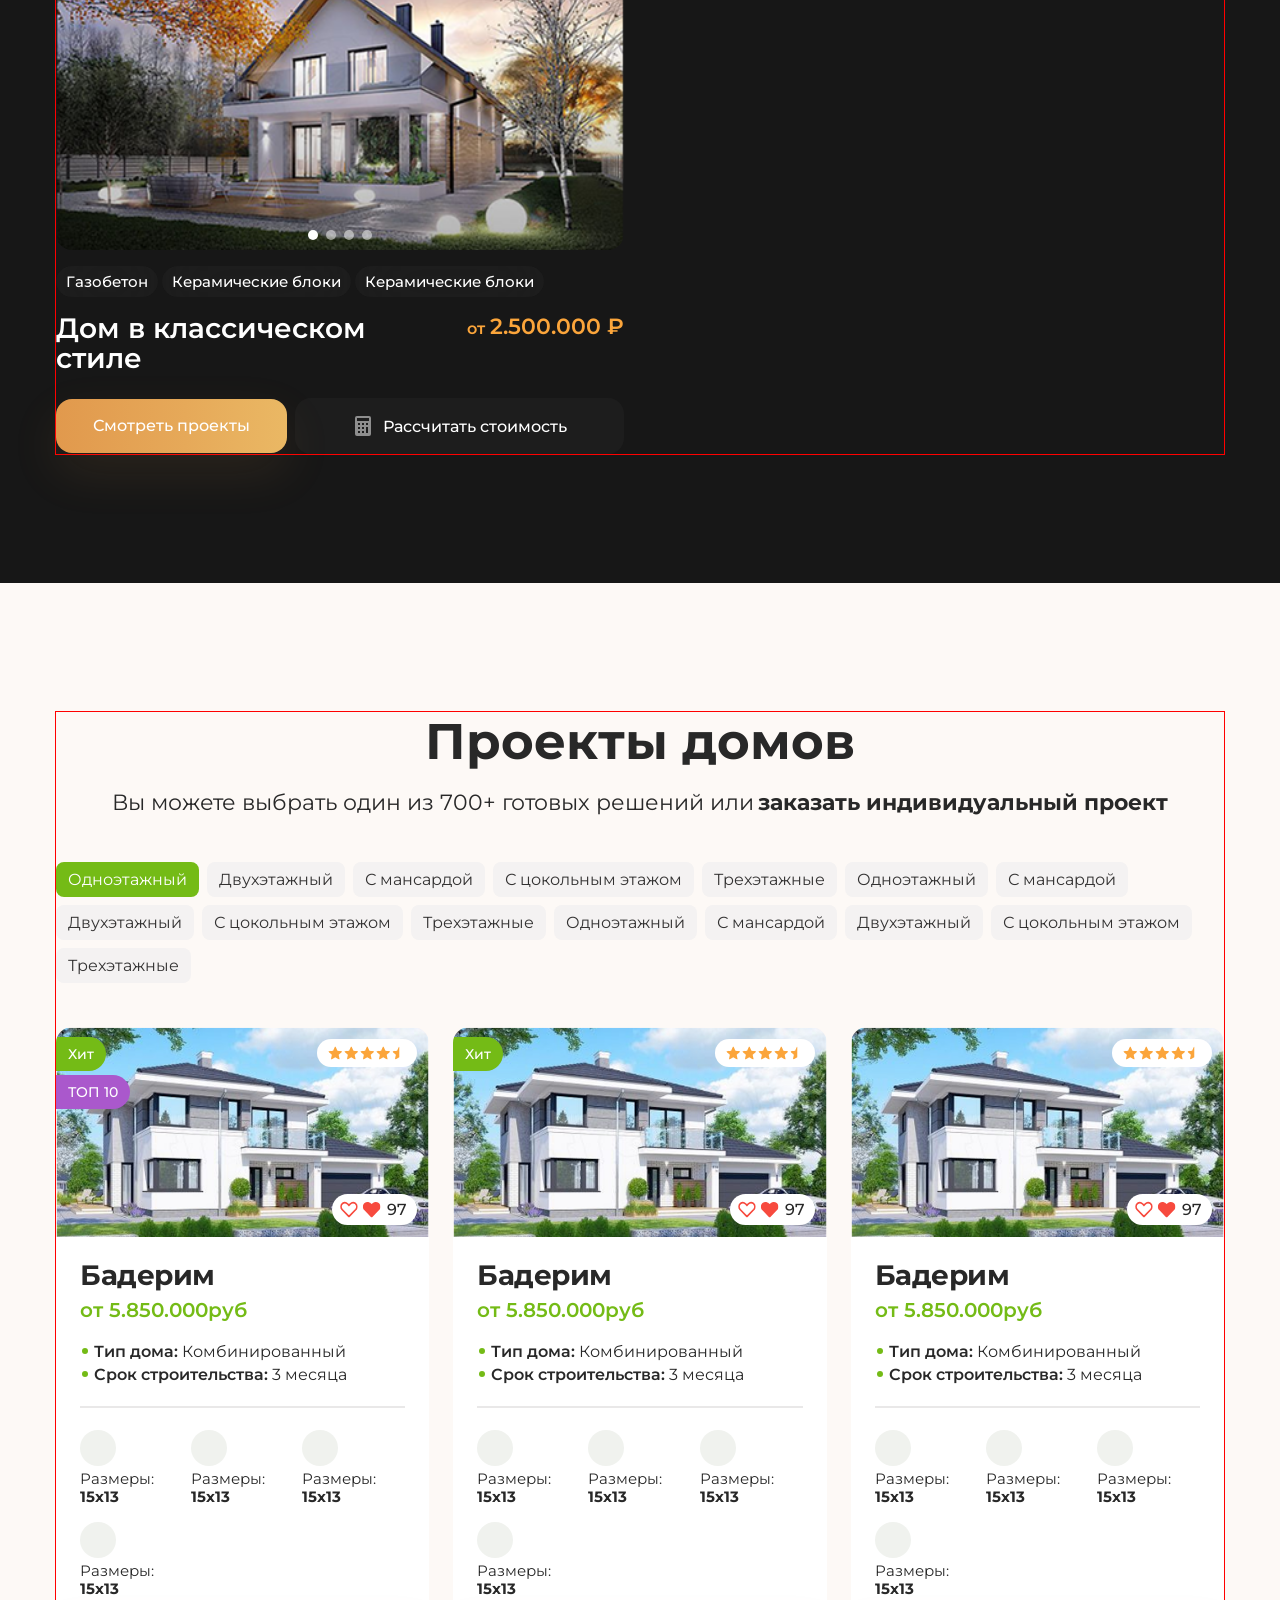
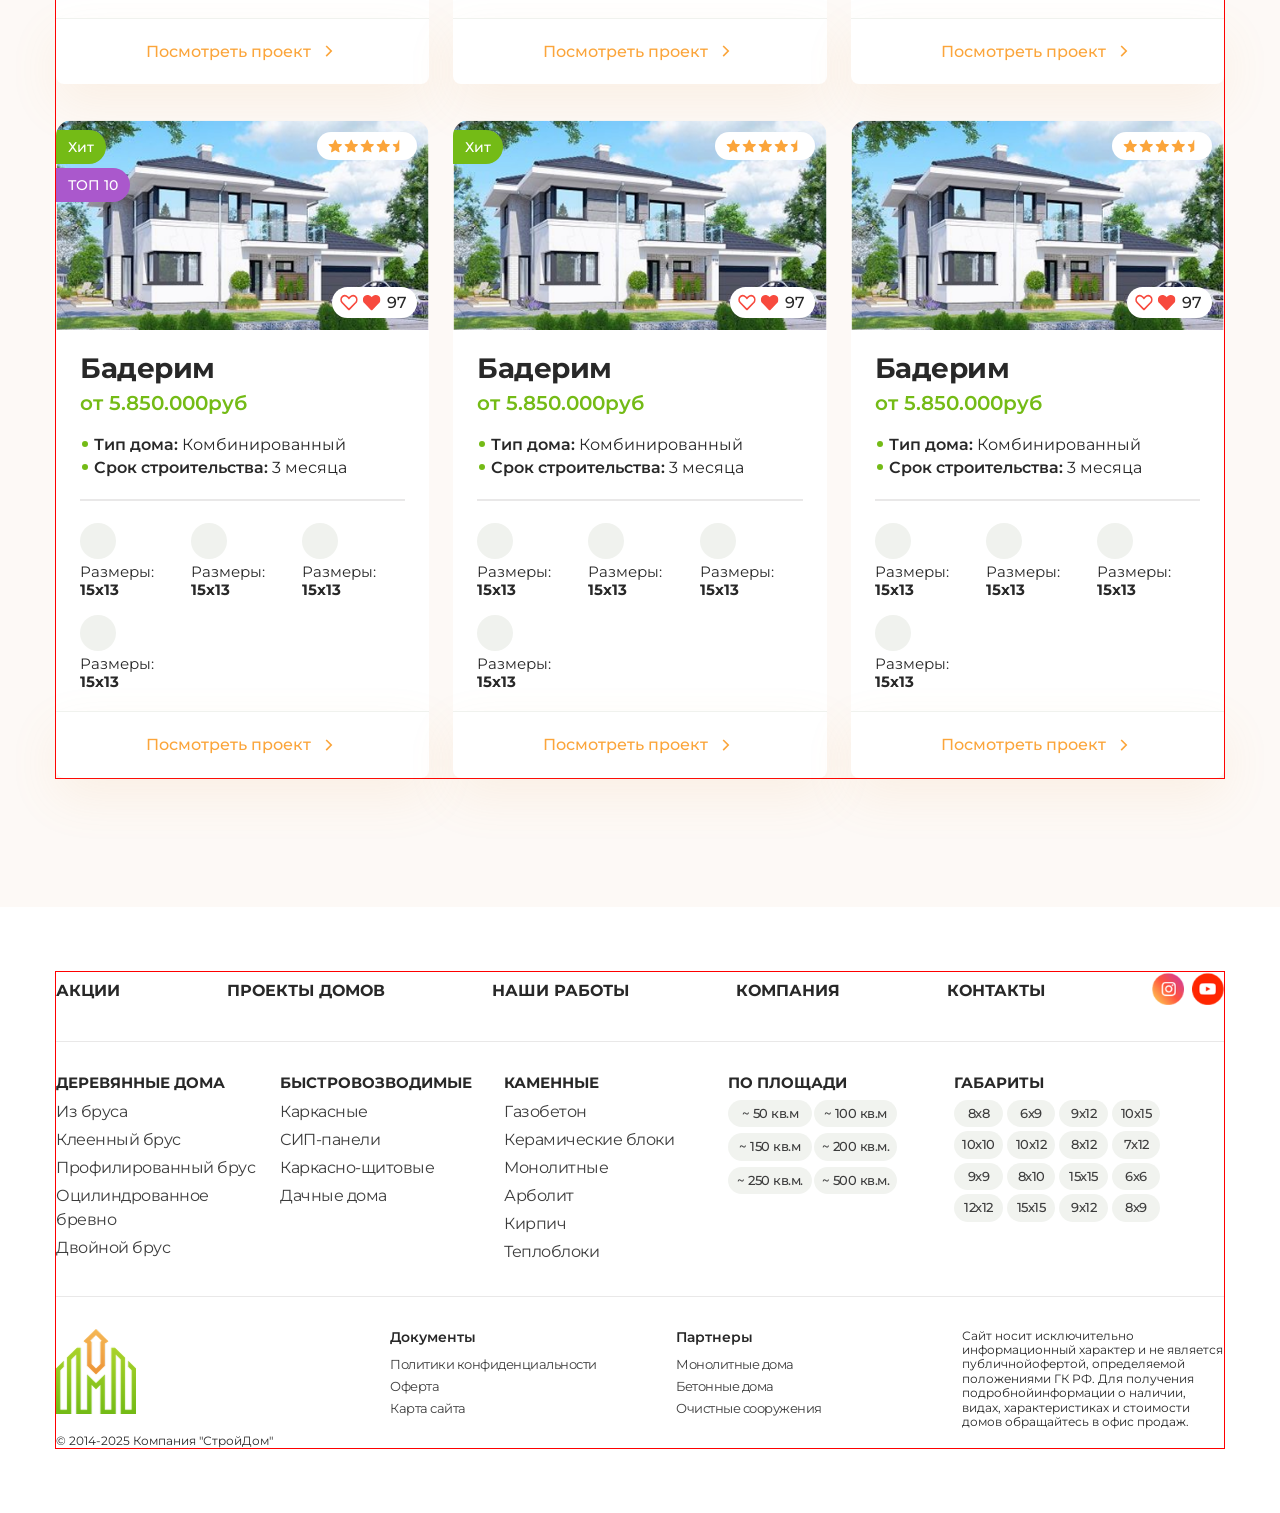
==== commit a4509881: "add: header, footer" ====
--- a/index.html
+++ b/index.html
@@ -7,6 +7,142 @@
     <link rel="stylesheet" href="assets/css/index.css">
 </head>
 <body>
+    <header>
+        <div class="container">
+            <div class="header_section first">
+                <div class="logo logo_container">
+                    <!-- <img src="assets/img/header/logo.png" alt="Логотип" title="Логотип" > -->
+
+                    <div class="text_container">
+                        <p class="text_title">СтройДом</p>
+                        <p class="text_subtitle">Строительство качественных домов в Одессе и Одесской области</p>
+                    </div>
+                </div>
+
+                <div class="header_rate_box rate_box_on_google">
+                    <div class="header_rate_flag_box">
+                        <div class="header_rate_flag_icon">
+                            <svg xmlns="http://www.w3.org/2000/svg" viewBox="0 0 59 93" fill="none">
+                                <path d="M55 0H4C1.79086 0 0 1.79086 0 4V90.6375C0 92.1717 1.65482 93.1352 2.98763 92.3754C13.5077 86.378 30 76.9335 30 76.7568C30 76.5809 45.8153 85.7879 55.9896 91.7381C57.3234 92.5182 59 91.5559 59 90.0107V4C59 1.79086 57.2091 0 55 0Z" fill="white"/>
+                            </svg>
+                            <p class="header_rate_flag_text">4.8</p>
+
+                        </div>
+                    </div>
+
+                    <div class="header_rate_content_box">
+                        <div class="header_rate_stars_box">
+                            <div class="header_rate_star_element">
+                                <svg baseProfile="tiny"  id="Layer_1" version="1.2" viewBox="0 0 24 24" width="24px" xml:space="preserve" xmlns="http://www.w3.org/2000/svg" xmlns:xlink="http://www.w3.org/1999/xlink">
+                                    <g>
+                                        <g>
+                                            <path fill="#FFB967" d="M9.362,9.158c0,0-3.16,0.35-5.268,0.584c-0.19,0.023-0.358,0.15-0.421,0.343s0,0.394,0.14,0.521    c1.566,1.429,3.919,3.569,3.919,3.569c-0.002,0-0.646,3.113-1.074,5.19c-0.036,0.188,0.032,0.387,0.196,0.506    c0.163,0.119,0.373,0.121,0.538,0.028c1.844-1.048,4.606-2.624,4.606-2.624s2.763,1.576,4.604,2.625    c0.168,0.092,0.378,0.09,0.541-0.029c0.164-0.119,0.232-0.318,0.195-0.505c-0.428-2.078-1.071-5.191-1.071-5.191    s2.353-2.14,3.919-3.566c0.14-0.131,0.202-0.332,0.14-0.524s-0.23-0.319-0.42-0.341c-2.108-0.236-5.269-0.586-5.269-0.586    s-1.31-2.898-2.183-4.83c-0.082-0.173-0.254-0.294-0.456-0.294s-0.375,0.122-0.453,0.294C10.671,6.26,9.362,9.158,9.362,9.158z"/>
+                                        </g>
+                                    </g>
+                                </svg>
+                                <svg baseProfile="tiny"  id="Layer_1" version="1.2" viewBox="0 0 24 24" width="24px" xml:space="preserve" xmlns="http://www.w3.org/2000/svg" xmlns:xlink="http://www.w3.org/1999/xlink">
+                                    <g>
+                                        <g>
+                                            <path fill="#FFB967" d="M9.362,9.158c0,0-3.16,0.35-5.268,0.584c-0.19,0.023-0.358,0.15-0.421,0.343s0,0.394,0.14,0.521    c1.566,1.429,3.919,3.569,3.919,3.569c-0.002,0-0.646,3.113-1.074,5.19c-0.036,0.188,0.032,0.387,0.196,0.506    c0.163,0.119,0.373,0.121,0.538,0.028c1.844-1.048,4.606-2.624,4.606-2.624s2.763,1.576,4.604,2.625    c0.168,0.092,0.378,0.09,0.541-0.029c0.164-0.119,0.232-0.318,0.195-0.505c-0.428-2.078-1.071-5.191-1.071-5.191    s2.353-2.14,3.919-3.566c0.14-0.131,0.202-0.332,0.14-0.524s-0.23-0.319-0.42-0.341c-2.108-0.236-5.269-0.586-5.269-0.586    s-1.31-2.898-2.183-4.83c-0.082-0.173-0.254-0.294-0.456-0.294s-0.375,0.122-0.453,0.294C10.671,6.26,9.362,9.158,9.362,9.158z"/>
+                                        </g>
+                                    </g>
+                                </svg>
+                                <svg baseProfile="tiny"  id="Layer_1" version="1.2" viewBox="0 0 24 24" width="24px" xml:space="preserve" xmlns="http://www.w3.org/2000/svg" xmlns:xlink="http://www.w3.org/1999/xlink">
+                                    <g>
+                                        <g>
+                                            <path fill="#FFB967" d="M9.362,9.158c0,0-3.16,0.35-5.268,0.584c-0.19,0.023-0.358,0.15-0.421,0.343s0,0.394,0.14,0.521    c1.566,1.429,3.919,3.569,3.919,3.569c-0.002,0-0.646,3.113-1.074,5.19c-0.036,0.188,0.032,0.387,0.196,0.506    c0.163,0.119,0.373,0.121,0.538,0.028c1.844-1.048,4.606-2.624,4.606-2.624s2.763,1.576,4.604,2.625    c0.168,0.092,0.378,0.09,0.541-0.029c0.164-0.119,0.232-0.318,0.195-0.505c-0.428-2.078-1.071-5.191-1.071-5.191    s2.353-2.14,3.919-3.566c0.14-0.131,0.202-0.332,0.14-0.524s-0.23-0.319-0.42-0.341c-2.108-0.236-5.269-0.586-5.269-0.586    s-1.31-2.898-2.183-4.83c-0.082-0.173-0.254-0.294-0.456-0.294s-0.375,0.122-0.453,0.294C10.671,6.26,9.362,9.158,9.362,9.158z"/>
+                                        </g>
+                                    </g>
+                                </svg>
+                                <svg baseProfile="tiny"  id="Layer_1" version="1.2" viewBox="0 0 24 24" width="24px" xml:space="preserve" xmlns="http://www.w3.org/2000/svg" xmlns:xlink="http://www.w3.org/1999/xlink">
+                                    <g>
+                                        <g>
+                                            <path fill="#FFB967" d="M9.362,9.158c0,0-3.16,0.35-5.268,0.584c-0.19,0.023-0.358,0.15-0.421,0.343s0,0.394,0.14,0.521    c1.566,1.429,3.919,3.569,3.919,3.569c-0.002,0-0.646,3.113-1.074,5.19c-0.036,0.188,0.032,0.387,0.196,0.506    c0.163,0.119,0.373,0.121,0.538,0.028c1.844-1.048,4.606-2.624,4.606-2.624s2.763,1.576,4.604,2.625    c0.168,0.092,0.378,0.09,0.541-0.029c0.164-0.119,0.232-0.318,0.195-0.505c-0.428-2.078-1.071-5.191-1.071-5.191    s2.353-2.14,3.919-3.566c0.14-0.131,0.202-0.332,0.14-0.524s-0.23-0.319-0.42-0.341c-2.108-0.236-5.269-0.586-5.269-0.586    s-1.31-2.898-2.183-4.83c-0.082-0.173-0.254-0.294-0.456-0.294s-0.375,0.122-0.453,0.294C10.671,6.26,9.362,9.158,9.362,9.158z"/>
+                                        </g>
+                                    </g>
+                                </svg>
+                                <svg baseProfile="tiny"  id="Layer_1" version="1.2" viewBox="0 0 24 24" width="24px" xml:space="preserve" xmlns="http://www.w3.org/2000/svg" xmlns:xlink="http://www.w3.org/1999/xlink">
+                                    <g>
+                                        <g>
+                                            <path fill="#FFB967" d="M9.362,9.158c0,0-3.16,0.35-5.268,0.584c-0.19,0.023-0.358,0.15-0.421,0.343s0,0.394,0.14,0.521    c1.566,1.429,3.919,3.569,3.919,3.569c-0.002,0-0.646,3.113-1.074,5.19c-0.036,0.188,0.032,0.387,0.196,0.506    c0.163,0.119,0.373,0.121,0.538,0.028c1.844-1.048,4.606-2.624,4.606-2.624s2.763,1.576,4.604,2.625    c0.168,0.092,0.378,0.09,0.541-0.029c0.164-0.119,0.232-0.318,0.195-0.505c-0.428-2.078-1.071-5.191-1.071-5.191    s2.353-2.14,3.919-3.566c0.14-0.131,0.202-0.332,0.14-0.524s-0.23-0.319-0.42-0.341c-2.108-0.236-5.269-0.586-5.269-0.586    s-1.31-2.898-2.183-4.83c-0.082-0.173-0.254-0.294-0.456-0.294s-0.375,0.122-0.453,0.294C10.671,6.26,9.362,9.158,9.362,9.158z"/>
+                                        </g>
+                                    </g>
+                                </svg>
+                            </div>
+                            <div class="header_rate_title">
+                                <span>Рейтинг в Яндекс</span> на основании 150+ отзывов
+                            </div>
+                        </div>
+                    </div>
+                </div>
+            </div>
+            <div class="header_section second">
+                <nav>
+                    <a href="/" class="link">О компании</a>
+                    <a href="/" class="link">Проекты и цены</a>
+                    <a href="/" class="link">Услуги</a>
+                    <a href="/" class="link">Акции</a>
+                    <a href="/" class="link">Портфолио и отзывы</a>
+                    <a href="/" class="link">Контакты</a>
+                </nav>
+                
+                <div class="actions">
+                    <a href="/" class="action liked">
+                        <div class="icon">
+                            <svg viewBox="0 0 512 512" xmlns="http://www.w3.org/2000/svg">
+                                <path d="M462.1 62.86C438.8 41.92 408.9 31.1 378.7 32c-37.49 0-75.33 15.4-103 43.98l-19.7 20.27l-19.7-20.27C208.6 47.4 170.8 32 133.3 32C103.1 32 73.23 41.93 49.04 62.86c-62.14 53.79-65.25 149.7-9.23 207.6l193.2 199.7C239.4 476.7 247.6 480 255.9 480c8.332 0 16.69-3.267 23.01-9.804l193.1-199.7C528.2 212.5 525.1 116.6 462.1 62.86zM437.6 237.1l-181.6 187.8L74.34 237.1C42.1 203.8 34.46 138.1 80.46 99.15c39.9-34.54 94.59-17.5 121.4 10.17l54.17 55.92l54.16-55.92c26.42-27.27 81.26-44.89 121.4-10.17C477.1 138.6 470.5 203.1 437.6 237.1z"/>
+                            </svg>
+                        </div>
+                        Избранное
+                    </a>
+                    <div class="action_search_div relative">
+                        <div class="action search">
+                            <div class="icon">
+                                <svg enable-background="new 0 0 32 32" id="Glyph" version="1.1" viewBox="0 0 32 32" xml:space="preserve" xmlns="http://www.w3.org/2000/svg" xmlns:xlink="http://www.w3.org/1999/xlink">
+                                    <path d="M27.414,24.586l-5.077-5.077C23.386,17.928,24,16.035,24,14c0-5.514-4.486-10-10-10S4,8.486,4,14  s4.486,10,10,10c2.035,0,3.928-0.614,5.509-1.663l5.077,5.077c0.78,0.781,2.048,0.781,2.828,0  C28.195,26.633,28.195,25.367,27.414,24.586z M7,14c0-3.86,3.14-7,7-7s7,3.14,7,7s-3.14,7-7,7S7,17.86,7,14z" id="XMLID_223_"/>
+                                </svg>
+                            </div>
+                            Поиск
+                        </div>
+
+                        <form class="action_search_form relative" action="/" method="post">
+                            <input type="search" name="request" placeholder="Поиск по сайту" required>
+                            <button title="Найти" type="submit">
+                                <svg enable-background="new 0 0 32 32" id="Glyph" version="1.1" viewBox="0 0 32 32" xml:space="preserve" xmlns="http://www.w3.org/2000/svg" xmlns:xlink="http://www.w3.org/1999/xlink">
+                                    <path d="M27.414,24.586l-5.077-5.077C23.386,17.928,24,16.035,24,14c0-5.514-4.486-10-10-10S4,8.486,4,14  s4.486,10,10,10c2.035,0,3.928-0.614,5.509-1.663l5.077,5.077c0.78,0.781,2.048,0.781,2.828,0  C28.195,26.633,28.195,25.367,27.414,24.586z M7,14c0-3.86,3.14-7,7-7s7,3.14,7,7s-3.14,7-7,7S7,17.86,7,14z" id="XMLID_223_"/>
+                                </svg>
+                            </button>
+                        </form>
+                    </div>                    
+                </div>
+            </div>
+        </div>
+    </header>
+
+    <script>
+        const form = document.querySelector('.action_search_form');
+        const formActivateButton = document.querySelector('.action_search_div');
+
+        // Обработчик клика по кнопке активации
+        formActivateButton.addEventListener('click', function(e) {
+            e.stopPropagation(); // Предотвращаем всплытие события
+            form.classList.toggle('visible');
+        });
+
+        // Обработчик клика по документу
+        document.addEventListener('click', function(e) {
+            // Проверяем, что клик был не по форме и не по кнопке активации
+            if (!form.contains(e.target) && e.target !== formActivateButton) {
+                form.classList.remove('visible');
+            }
+        });
+
+        // Обработчик клика по самой форме, чтобы предотвратить её закрытие при клике внутри
+        form.addEventListener('click', function(e) {
+            e.stopPropagation();
+        });
+    </script>
+
     <section class="main" id="main">
         <div class="container">
             <div class="main_content_box">
@@ -134,7 +270,6 @@
         </div>
     </section>
 
-
     <section class="filter_project" id="filter_project">
         <div class="container">
             <div class="filter_projects_title_box">
@@ -190,39 +325,131 @@
 
     <section class="house_categories" id="house_categories">
         <div class="container">
-            <div class="house_categories_card">
-                <div class="house_categories_slider">
+
+            <div class="house_categories_title_box">
+                <h1 class="house_categories_title">
+                    Построим идеальный дом <span>с учетом всех особенностей Одессы</span>
+                </h1>
+            </div>
+            
+            <div class="house_categories_grid">
+                <!-- category card -->
+                <div class="house_categories_card">
+                    <div class="house_categories_slider">
+                        <div class="house_categories_slider_container">
+                            <img src="assets/img/house_categories/house-1.png" alt="Дом 1" class="house_categories_slider_image">
+                            <img src="assets/img/house_categories/house-2.png" alt="Дом 2" class="house_categories_slider_image">
+                            <img src="assets/img/house_categories/house.png" alt="Дом 3" class="house_categories_slider_image">
+                            <img src="assets/img/house_categories/house-2.png" alt="Дом 3" class="house_categories_slider_image">
+                        </div>
+                        <div class="house_categories_slider_controls">
+                            <div class="house_categories_slider_dot house_categories_slider_dot_active"></div>
+                            <div class="house_categories_slider_dot"></div>
+                            <div class="house_categories_slider_dot"></div>
+                            <div class="house_categories_slider_dot"></div>
+                        </div>
+                    </div>
+
                     <div class="house_categories_matereal_categories">
-                        <div class="house_categories_matereal_category">Газобетон</div>
-                        <div class="house_categories_matereal_category ">Керамические блоки</div>
-                        <div class="house_categories_matereal_category ">Керамические блоки</div>
-                    </div>
-                    <div class="house_categories_slider_container">
-                        <img src="assets/img/house_categories/house-1.png" alt="Дом 1" class="house_categories_slider_image">
-                        <img src="assets/img/house_categories/house-2.png" alt="Дом 2" class="house_categories_slider_image">
-                        <img src="assets/img/house_categories/house.png" alt="Дом 3" class="house_categories_slider_image">
-                    </div>
-                    <div class="house_categories_slider_controls">
-                        <div class="house_categories_slider_dot house_categories_slider_dot_active"></div>
-                        <div class="house_categories_slider_dot"></div>
-                        <div class="house_categories_slider_dot"></div>
-                    </div>
-                </div>
-        
-                <div class="house_categories_info">
-                    <h3 class="house_categories_title">Дом в классическом стиле</h3>
-                    <p class="house_categories_price"><span>от</span> 2.500.000 ₽</p>
-                </div>
-
-                <div class="house_categories_btn_container">
-                    <a href="/" class="btn orange">Смотреть проекты</a>
-                    <a href="/" class="btn more">
-                        <svg viewBox="0 0 24 24" xmlns="http://www.w3.org/2000/svg">
-                            <path d="M6 22h12a2 2 0 0 0 2-2V4a2 2 0 0 0-2-2H6a2 2 0 0 0-2 2v16a2 2 0 0 0 2 2zm3-3H7v-2h2v2zm0-4H7v-2h2v2zm0-4H7V9h2v2zm4 8h-2v-2h2v2zm0-4h-2v-2h2v2zm0-4h-2V9h2v2zm4 8h-2v-6h2v6zm0-8h-2V9h2v2zM6 4h12v3H6V4z"/>
-                        </svg>
-                        Рассчитать стоимость
-                    </a>
-                </div>
+                            <div class="house_categories_matereal_category">Газобетон</div>
+                            <div class="house_categories_matereal_category ">Керамические блоки</div>
+                            <div class="house_categories_matereal_category ">Керамические блоки</div>
+                        </div>
+            
+                    <div class="house_categories_info">
+                        <h3 class="house_categories_info_title">Дом в классическом стиле</h3>
+                        <p class="house_categories_info_price"><span>от</span> 2.500.000 ₽</p>
+                    </div>
+
+                    <div class="house_categories_btn_container">
+                        <a href="/" class="btn orange">Смотреть проекты</a>
+                        <a href="/" class="btn more">
+                            <svg viewBox="0 0 24 24" xmlns="http://www.w3.org/2000/svg">
+                                <path d="M6 22h12a2 2 0 0 0 2-2V4a2 2 0 0 0-2-2H6a2 2 0 0 0-2 2v16a2 2 0 0 0 2 2zm3-3H7v-2h2v2zm0-4H7v-2h2v2zm0-4H7V9h2v2zm4 8h-2v-2h2v2zm0-4h-2v-2h2v2zm0-4h-2V9h2v2zm4 8h-2v-6h2v6zm0-8h-2V9h2v2zM6 4h12v3H6V4z"/>
+                            </svg>
+                            Рассчитать стоимость
+                        </a>
+                    </div>
+                </div>
+
+                <!-- category card -->
+                <div class="house_categories_card">
+                    <div class="house_categories_slider">
+                        <div class="house_categories_slider_container">
+                            <img src="assets/img/house_categories/house-1.png" alt="Дом 1" class="house_categories_slider_image">
+                            <img src="assets/img/house_categories/house-2.png" alt="Дом 2" class="house_categories_slider_image">
+                            <img src="assets/img/house_categories/house.png" alt="Дом 3" class="house_categories_slider_image">
+                            <img src="assets/img/house_categories/house-2.png" alt="Дом 3" class="house_categories_slider_image">
+                        </div>
+                        <div class="house_categories_slider_controls">
+                            <div class="house_categories_slider_dot house_categories_slider_dot_active"></div>
+                            <div class="house_categories_slider_dot"></div>
+                            <div class="house_categories_slider_dot"></div>
+                            <div class="house_categories_slider_dot"></div>
+                        </div>
+                    </div>
+
+                    <div class="house_categories_matereal_categories">
+                            <div class="house_categories_matereal_category">Газобетон</div>
+                            <div class="house_categories_matereal_category ">Керамические блоки</div>
+                            <div class="house_categories_matereal_category ">Керамические блоки</div>
+                        </div>
+            
+                    <div class="house_categories_info">
+                        <h3 class="house_categories_info_title">Дом в классическом стиле</h3>
+                        <p class="house_categories_info_price"><span>от</span> 2.500.000 ₽</p>
+                    </div>
+
+                    <div class="house_categories_btn_container">
+                        <a href="/" class="btn orange">Смотреть проекты</a>
+                        <a href="/" class="btn more">
+                            <svg viewBox="0 0 24 24" xmlns="http://www.w3.org/2000/svg">
+                                <path d="M6 22h12a2 2 0 0 0 2-2V4a2 2 0 0 0-2-2H6a2 2 0 0 0-2 2v16a2 2 0 0 0 2 2zm3-3H7v-2h2v2zm0-4H7v-2h2v2zm0-4H7V9h2v2zm4 8h-2v-2h2v2zm0-4h-2v-2h2v2zm0-4h-2V9h2v2zm4 8h-2v-6h2v6zm0-8h-2V9h2v2zM6 4h12v3H6V4z"/>
+                            </svg>
+                            Рассчитать стоимость
+                        </a>
+                    </div>
+                </div>
+
+                <!-- category card -->
+                <div class="house_categories_card">
+                    <div class="house_categories_slider">
+                        <div class="house_categories_slider_container">
+                            <img src="assets/img/house_categories/house-1.png" alt="Дом 1" class="house_categories_slider_image">
+                            <img src="assets/img/house_categories/house-2.png" alt="Дом 2" class="house_categories_slider_image">
+                            <img src="assets/img/house_categories/house.png" alt="Дом 3" class="house_categories_slider_image">
+                            <img src="assets/img/house_categories/house-2.png" alt="Дом 3" class="house_categories_slider_image">
+                        </div>
+                        <div class="house_categories_slider_controls">
+                            <div class="house_categories_slider_dot house_categories_slider_dot_active"></div>
+                            <div class="house_categories_slider_dot"></div>
+                            <div class="house_categories_slider_dot"></div>
+                            <div class="house_categories_slider_dot"></div>
+                        </div>
+                    </div>
+
+                    <div class="house_categories_matereal_categories">
+                            <div class="house_categories_matereal_category">Газобетон</div>
+                            <div class="house_categories_matereal_category ">Керамические блоки</div>
+                            <div class="house_categories_matereal_category ">Керамические блоки</div>
+                        </div>
+            
+                    <div class="house_categories_info">
+                        <h3 class="house_categories_info_title">Дом в классическом стиле</h3>
+                        <p class="house_categories_info_price"><span>от</span> 2.500.000 ₽</p>
+                    </div>
+
+                    <div class="house_categories_btn_container">
+                        <a href="/" class="btn orange">Смотреть проекты</a>
+                        <a href="/" class="btn more">
+                            <svg viewBox="0 0 24 24" xmlns="http://www.w3.org/2000/svg">
+                                <path d="M6 22h12a2 2 0 0 0 2-2V4a2 2 0 0 0-2-2H6a2 2 0 0 0-2 2v16a2 2 0 0 0 2 2zm3-3H7v-2h2v2zm0-4H7v-2h2v2zm0-4H7V9h2v2zm4 8h-2v-2h2v2zm0-4h-2v-2h2v2zm0-4h-2V9h2v2zm4 8h-2v-6h2v6zm0-8h-2V9h2v2zM6 4h12v3H6V4z"/>
+                            </svg>
+                            Рассчитать стоимость
+                        </a>
+                    </div>
+                </div>
+
             </div>
         </div>
     </section>
@@ -959,5 +1186,152 @@
         </div>
     </section>
 
+    <footer class="footer" id="footer">
+        <div class="container">
+            <div class="footer_section fisrt">
+                <a href="/" class="footer_fisrt_section_nav_link">Акции</a>
+                <a href="/" class="footer_fisrt_section_nav_link">Проекты домов</a>
+                <a href="/" class="footer_fisrt_section_nav_link">Наши работы</a>
+                <a href="/" class="footer_fisrt_section_nav_link">Компания</a>
+                <a href="/" class="footer_fisrt_section_nav_link">Контакты</a>
+
+                <div class="footer_section_first_contact_box">
+                    <a href="/" class="icon">
+                        <img src="assets/icons/youtube.png" alt="youtube">
+                    </ф>
+                    <a href="/" class="icon">
+                        <img src="assets/icons/instagram.png" alt="instagram">
+                    </a>
+                </div>
+            </div>
+
+            <div class="footer_divider divider">
+                <!-- Разделитель -->
+            </div>
+
+            <div class="footer_section second">
+                <div class="footer_grid">
+                    <div class="footer_column wood_house">
+                        <h3 class="footer_column_header">Деревянные дома</h3>
+
+                        <div class="footer_column_nav_links">
+                            <a href="/" class="link">Из бруса</a>
+                            <a href="/" class="link">Клеенный брус</a>
+                            <a href="/" class="link">Профилированный брус</a>
+                            <a href="/" class="link">Оцилиндрованное бревно</a>
+                            <a href="/" class="link">Двойной брус</a>
+                        </div>
+                    </div>
+
+                    <div class="footer_column fast_build">
+                        <h3 class="footer_column_header">Быстровозводимые</h3>
+
+                        <div class="footer_column_nav_links">
+                            <a href="/" class="link">Каркасные</a>
+                            <a href="/" class="link">СИП-панели</a>
+                            <a href="/" class="link">Каркасно-щитовые</a>
+                            <a href="/" class="link">Дачные дома</a>
+                        </div>
+                    </div>
+
+                    <div class="footer_column stone">
+                        <h3 class="footer_column_header">Каменные</h3>
+
+                        <div class="footer_column_nav_links">
+                            <a href="/" class="link">Газобетон</a>
+                            <a href="/" class="link">Керамические блоки</a>
+                            <a href="/" class="link">Монолитные</a>
+                            <a href="/" class="link">Арболит</a>
+                            <a href="/" class="link">Кирпич</a>
+                            <a href="/" class="link">Теплоблоки</a>
+                        </div>
+                    </div>
+
+                    <div class="footer_column square">
+                        <h3 class="footer_column_header">По площади</h3>
+
+                        <div class="footer_column_nav_links square">
+                            <a href="/" class="link gabarite_link">~ 50 кв.м</a>
+                            <a href="/" class="link gabarite_link">~ 100 кв.м</a>
+                            <a href="/" class="link gabarite_link">~ 150 кв.м</a>
+                            <a href="/" class="link gabarite_link">~ 200 кв.м.</a>
+                            <a href="/" class="link gabarite_link">~ 250 кв.м.</a>
+                            <a href="/" class="link gabarite_link">~ 500 кв.м.</a>
+                        </div>
+                    </div>
+
+                    <div class="footer_column gabarite">
+                        <h3 class="footer_column_header">Габариты</h3>
+
+                        <div class="footer_column_nav_links gabarite">
+                            <!-- 1 -->
+                            <a href="/" class="link gabarite_link">8х8</a>
+                            <a href="/" class="link gabarite_link">6х9</a>
+                            <a href="/" class="link gabarite_link">9х12</a>
+                            <a href="/" class="link gabarite_link">10х15</a>
+                            <!-- 2 -->
+                            <a href="/" class="link gabarite_link">10х10</a>
+                            <a href="/" class="link gabarite_link">10х12</a>
+                            <a href="/" class="link gabarite_link">8х12</a>
+                            <a href="/" class="link gabarite_link">7х12</a>
+                            <!-- 3 -->
+                            <a href="/" class="link gabarite_link">9х9</a>
+                            <a href="/" class="link gabarite_link">8х10</a>
+                            <a href="/" class="link gabarite_link">15х15</a>
+                            <a href="/" class="link gabarite_link">6х6</a>
+                            <!-- 4 -->
+                            <a href="/" class="link gabarite_link">12х12</a>
+                            <a href="/" class="link gabarite_link">15х15</a>
+                            <a href="/" class="link gabarite_link">9х12</a>
+                            <a href="/" class="link gabarite_link">8х9</a>
+                        </div>
+                </div>
+            </div>
+
+            <div class="footer_divider divider">
+                <!-- Разделитель -->
+            </div>
+
+            <div class="footer_section third">
+                <div class="footer_grid">
+                    <div class="footer_column logotype">
+                        <a href="/" class="footer_logotype">
+                            <img src="assets/img/header/logo.png" alt="logotype">
+                        </a>
+
+                        <p class="footer_copyrights">© 2014-2025 Компания "СтройДом"</p>
+                    </div>
+
+                    <div class="footer_column policy">
+                        <h3 class="footer_column_subheader">Документы</h3>
+
+                        <div class="footer_column_nav_links">
+                            <a href="/" class="link">Политики конфиденциальности</a>
+                            <a href="/" class="link">Оферта</a>
+                            <a href="/" class="link">Карта сайта</a>
+
+                        </div>
+                    </div>
+
+                    <div class="footer_column parternes">
+                        <h3 class="footer_column_subheader">Партнеры</h3>
+
+                        <div class="footer_column_nav_links">
+                            <a href="/" class="link">Монолитные дома</a>
+                            <a href="/" class="link">Бетонные дома</a>
+                            <a href="/" class="link">Очистные сооружения</a>
+                        </div>
+                    </div>
+
+                    <div class="footer_column short_policy">
+                        <p class="short_policy">
+                            Сайт носит исключительно информационный характер и не является публичнойофертой, определяемой положениями ГК РФ. Для получения подробнойинформации о наличии, видах, характеристиках и стоимости домов обращайтесь в офис продаж.
+                        </p>
+                    </div>
+                </div>
+            </div>
+        </div>
+    </footer>
+
 </body>
 </html>
